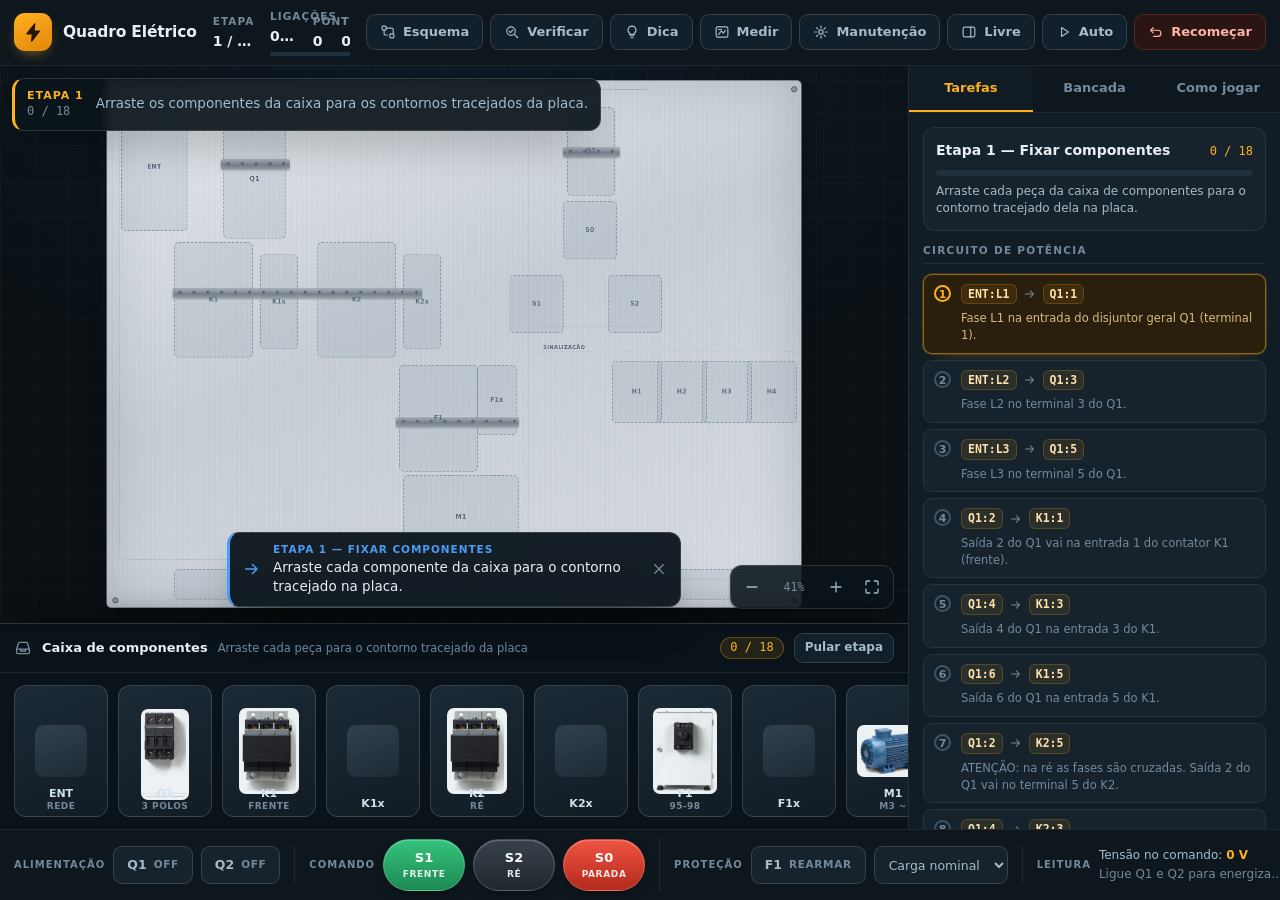
==== index.html @ f4edfb9c "Jogo Quadro Eletrico - versao inicial jogavel via GitHub Pages" ====
<!DOCTYPE html>
<html lang="pt-BR">
<head>
<meta charset="utf-8">
<meta name="viewport" content="width=device-width, initial-scale=1">
<meta name="theme-color" content="#0b1116">
<title>Quadro Elétrico — Reversão de Rotação (Frente / Ré)</title>
<link rel="stylesheet" href="styles.css">
</head>
<body>

<!-- ============================ BIBLIOTECA DE ÍCONES ============================ -->
<svg class="sprite" aria-hidden="true" focusable="false"><defs>
  <symbol id="i-bolt" viewBox="0 0 24 24"><path d="M13.4 2.2 4.6 13.4h6.2l-.9 8.4 8.9-11.3h-6.3z"/></symbol>
  <symbol id="i-schematic" viewBox="0 0 24 24"><rect x="3.2" y="3.2" width="6" height="6" rx="1.2"/><rect x="14.8" y="14.8" width="6" height="6" rx="1.2"/><path d="M6.2 9.2v5.3a2 2 0 0 0 2 2h3.2M9.2 6.2h8.6a2 2 0 0 1 2 2v6.6"/></symbol>
  <symbol id="i-verify" viewBox="0 0 24 24"><circle cx="10.6" cy="10.6" r="6.4"/><path d="m7.8 10.9 2 2 3.6-4.1M15.6 15.6 20.6 20.6"/></symbol>
  <symbol id="i-bulb" viewBox="0 0 24 24"><path d="M9.2 17.6h5.6M10.4 20.6h3.2M12 3.2a6 6 0 0 1 3.4 10.9v1.5H8.6v-1.5A6 6 0 0 1 12 3.2z"/></symbol>
  <symbol id="i-meter" viewBox="0 0 24 24"><rect x="3.2" y="4.2" width="17.6" height="15.6" rx="2.4"/><path d="M6.8 15.8 11 10.4l2.9 3.4 3.3-4.2M6.8 8.2h4.4"/></symbol>
  <symbol id="i-gear" viewBox="0 0 24 24"><circle cx="12" cy="12" r="3.1"/><path d="M12 2.6v3.1M12 18.3v3.1M2.6 12h3.1M18.3 12h3.1M5.4 5.4l2.2 2.2M16.4 16.4l2.2 2.2M18.6 5.4l-2.2 2.2M7.6 16.4l-2.2 2.2"/></symbol>
  <symbol id="i-play" viewBox="0 0 24 24"><path d="M8.4 5.4 18.6 12 8.4 18.6z"/></symbol>
  <symbol id="i-undo" viewBox="0 0 24 24"><path d="M4.4 9.4h10.4a4.6 4.6 0 0 1 0 9.2H8.4"/><path d="M7.8 5.6 4 9.4l3.8 3.8"/></symbol>
  <symbol id="i-panel" viewBox="0 0 24 24"><rect x="3.2" y="4.6" width="17.6" height="14.8" rx="2.4"/><path d="M14.6 4.6v14.8"/></symbol>
  <symbol id="i-close" viewBox="0 0 24 24"><path d="M6.4 6.4 17.6 17.6M17.6 6.4 6.4 17.6"/></symbol>
  <symbol id="i-target" viewBox="0 0 24 24"><circle cx="12" cy="12" r="7.2"/><circle cx="12" cy="12" r="2.4"/><path d="M12 1.6v3.6M12 18.8v3.6M1.6 12h3.6M18.8 12h3.6"/></symbol>
  <symbol id="i-arrow" viewBox="0 0 24 24"><path d="M4.4 12h13.2M12.6 6.6 18 12l-5.4 5.4"/></symbol>
  <symbol id="i-plus" viewBox="0 0 24 24"><path d="M12 5.4v13.2M5.4 12h13.2"/></symbol>
  <symbol id="i-minus" viewBox="0 0 24 24"><path d="M5.4 12h13.2"/></symbol>
  <symbol id="i-fit" viewBox="0 0 24 24"><path d="M4 9V5.6A1.6 1.6 0 0 1 5.6 4H9M15 4h3.4A1.6 1.6 0 0 1 20 5.6V9M20 15v3.4a1.6 1.6 0 0 1-1.6 1.6H15M9 20H5.6A1.6 1.6 0 0 1 4 18.4V15"/></symbol>
  <symbol id="i-tray" viewBox="0 0 24 24"><path d="M3.4 13.6 6 5.6A1.6 1.6 0 0 1 7.5 4.5h9A1.6 1.6 0 0 1 18 5.6l2.6 8M3.4 13.6h17.2v4.2a1.6 1.6 0 0 1-1.6 1.6H5A1.6 1.6 0 0 1 3.4 17.8z"/><path d="M8.6 13.6V16h6.8v-2.4"/></symbol>
</defs></svg>

<!-- ============================== BARRA SUPERIOR ============================== -->
<header class="topbar">
  <div class="brand">
    <span class="logo"><svg class="ic"><use href="#i-bolt"/></svg></span>
    <span class="brand-txt">
      <strong>Quadro Elétrico</strong>
      <small>Comando de motor trifásico com reversão — frente / ré</small>
    </span>
  </div>

  <div class="hud">
    <div class="hud-item">
      <label>Etapa</label>
      <strong id="hud-etapa">1 / 3 — Fixar componentes</strong>
    </div>
    <div class="hud-item">
      <label id="hud-label-prog">Ligações</label>
      <strong id="hud-progress">0 / 46</strong>
      <span class="bar"><i id="hud-bar"></i></span>
    </div>
    <div class="hud-item">
      <label>Pontos</label>
      <strong id="hud-score">0</strong>
    </div>
    <div class="hud-item">
      <label>Tempo</label>
      <strong id="hud-time">00:00</strong>
    </div>
  </div>

  <div class="tools">
    <button id="btn-esquema" class="btn ghost" title="Ver o esquema elétrico de referência" aria-label="Esquema elétrico">
      <svg class="ic"><use href="#i-schematic"/></svg><span>Esquema</span></button>
    <button id="btn-verificar" class="btn ghost" title="Conferir a montagem / emitir laudo" aria-label="Verificar">
      <svg class="ic"><use href="#i-verify"/></svg><span>Verificar</span></button>
    <button id="btn-dica" class="btn ghost" title="Dica da ligação atual" aria-label="Dica">
      <svg class="ic"><use href="#i-bulb"/></svg><span>Dica</span></button>
    <button id="btn-meter" class="btn ghost" title="Multímetro: clique em dois bornes para medir" aria-label="Multímetro">
      <svg class="ic"><use href="#i-meter"/></svg><span>Medir</span></button>
    <button id="btn-manut" class="btn ghost" title="Modo manutenção: defeito escondido para diagnosticar" aria-label="Manutenção">
      <svg class="ic"><use href="#i-gear"/></svg><span>Manutenção</span></button>
    <button id="btn-livre" class="btn ghost" title="Modo livre: libera ligações fora do esquema" aria-label="Modo livre">
      <svg class="ic"><use href="#i-panel"/></svg><span>Livre</span></button>
    <button id="btn-auto" class="btn ghost" title="Montagem automática (demonstração)" aria-label="Montagem automática">
      <svg class="ic"><use href="#i-play"/></svg><span>Auto</span></button>
    <button id="btn-reset" class="btn danger" title="Recomeçar do zero" aria-label="Recomeçar">
      <svg class="ic"><use href="#i-undo"/></svg><span>Recomeçar</span></button>
    <button id="btn-panel" class="btn ghost only-narrow" title="Abrir/fechar painel" aria-label="Painel">
      <svg class="ic"><use href="#i-panel"/></svg></button>
  </div>
</header>

<!-- ================================ ÁREA DE TRABALHO ========================== -->
<main class="workspace">

  <section id="board-wrap">

    <!-- objetivo do momento + atalho para achar os bornes no quadro -->
    <div id="objective" class="objective">
      <span class="obj-step">
        <b id="obj-etapa">Etapa 1</b><i id="obj-count">0 / 18</i>
      </span>
      <p id="obj-text">Arraste cada componente da caixa para o contorno tracejado na placa.</p>
      <button id="obj-locate" class="btn ghost tiny" title="Dar zoom nos bornes desta ligação" aria-label="Localizar no quadro">
        <svg class="ic"><use href="#i-target"/></svg><span>Localizar</span></button>
    </div>

    <div id="board" class="board">
      <div id="stage" class="stage">
        <div id="paint" class="layer-paint"></div>
        <div id="ghosts" class="layer-ghosts"></div>
        <div id="parts" class="layer-parts"></div>
        <svg id="wires" class="layer-wires" viewBox="0 0 1700 1290" preserveAspectRatio="none"></svg>
        <div id="terms" class="layer-terms"></div>
        <div id="fx" class="layer-fx"></div>
      </div>
    </div>

    <div id="zoom" class="zoombar">
      <button data-zoom="-1" aria-label="Reduzir"><svg class="ic"><use href="#i-minus"/></svg></button>
      <span id="zoom-val">100%</span>
      <button data-zoom="1" aria-label="Ampliar"><svg class="ic"><use href="#i-plus"/></svg></button>
      <button data-zoom="0" aria-label="Ajustar à tela"><svg class="ic"><use href="#i-fit"/></svg></button>
    </div>

    <div id="meter" class="meter hidden">
      <div class="meter-head">
        <svg class="ic"><use href="#i-meter"/></svg><b>Multímetro</b>
        <span>V ~ / continuidade</span>
        <button id="meter-x" aria-label="Fechar multímetro"><svg class="ic"><use href="#i-close"/></svg></button>
      </div>
      <div class="meter-body">
        <div class="meter-display"><span id="meter-val">— — —</span><small id="meter-unit"></small></div>
        <div class="meter-probes">
          <span class="probe a">A <b id="meter-a">—</b></span>
          <span class="probe b">B <b id="meter-b">—</b></span>
        </div>
        <p id="meter-txt">Clique em dois bornes da placa para medir.</p>
      </div>
    </div>

    <div id="coach" class="coach hidden">
      <svg class="ic coach-ic"><use href="#i-arrow"/></svg>
      <div class="coach-text"><strong id="coach-title">Missão</strong><span id="coach-desc"></span></div>
      <button id="coach-x" aria-label="Fechar aviso"><svg class="ic"><use href="#i-close"/></svg></button>
    </div>

    <div id="tray" class="tray">
      <div class="tray-head">
        <svg class="ic"><use href="#i-tray"/></svg>
        <strong>Caixa de componentes</strong>
        <span id="tray-hint">Arraste cada peça para o contorno tracejado da placa</span>
        <span id="tray-count" class="counter">0 / 18</span>
        <button id="btn-pular" class="btn ghost small">Pular etapa</button>
      </div>
      <div id="tray-items" class="tray-items"></div>
    </div>
  </section>

  <!-- ================================== PAINEL ================================= -->
  <aside id="sidebar">
    <div class="tabs" role="tablist">
      <button class="tab active" data-tab="tarefas" role="tab">Tarefas <b id="tab-badge" class="badge hidden">!</b></button>
      <button class="tab" data-tab="bancada" role="tab">Bancada</button>
      <button class="tab" data-tab="ajuda" role="tab">Como jogar</button>
    </div>

    <div class="tabbody" id="tab-tarefas">
      <div id="pane-head" class="pane-head">
        <div class="pane-title">
          <strong id="pane-title">Etapa 1 — Fixar componentes</strong>
          <span id="pane-count">0 / 18</span>
        </div>
        <span class="bar big"><i id="pane-bar"></i></span>
        <p id="pane-sub" class="pane-sub">Arraste os componentes da caixa para os contornos da placa.</p>
      </div>
      <div id="mission-list" class="missions"></div>
      <div id="test-list" class="missions hidden"></div>
    </div>

    <div class="tabbody hidden" id="tab-bancada">
      <div class="statcard">
        <h4>Motor M1</h4>
        <div class="motorbox">
          <svg id="motor-svg" viewBox="0 0 120 120">
            <circle cx="60" cy="60" r="52" class="m-ring"/>
            <g id="motor-rotor">
              <path d="M60 20 L74 46 L46 46 Z" class="m-arrow"/>
              <path d="M60 100 L46 74 L74 74 Z" class="m-arrow"/>
            </g>
            <text x="60" y="66" id="motor-txt" text-anchor="middle" class="m-txt">OFF</text>
          </svg>
          <div class="motorinfo">
            <div class="motorline"><span>Situação</span><strong id="st-motor">Motor parado</strong></div>
            <div class="motorline"><span>Rotação</span><strong id="st-rot">—</strong></div>
            <div class="motorline"><span>Rede</span><strong id="ro-voltage2">0 V</strong></div>
          </div>
        </div>
      </div>

      <div class="statcard">
        <h4>Contatores e proteção</h4>
        <div class="motorline"><span>K1 — frente</span><strong id="st-k1" class="pill off">desligado</strong></div>
        <div class="motorline"><span>K2 — ré</span><strong id="st-k2" class="pill off">desligado</strong></div>
        <div class="motorline"><span>F1 — relé térmico</span><strong id="st-f1" class="pill ok">normal</strong></div>
      </div>

      <div class="statcard">
        <h4>Sinalização</h4>
        <div id="st-lamps" class="lamps"></div>
      </div>

      <div class="statcard">
        <h4>Ocorrências</h4>
        <div id="st-log" class="log"></div>
      </div>
    </div>

    <div class="tabbody hidden" id="tab-ajuda">
      <ol class="help">
        <li><b>Etapa 1 — Fixação:</b> arraste os componentes da caixa para os contornos tracejados na placa.</li>
        <li><b>Etapa 2 — Ligação:</b> clique num borne e depois no outro para passar o cabo. A cor segue o
            potencial elétrico (L1 vermelho, L2 preto, L3 azul, neutro cinza) e onde chegam dois ou mais cabos
            aparece o <b>ponto de junção</b>, como no esquema.</li>
        <li>A lista de <b>tarefas</b> segue a ordem do esquema elétrico: primeiro o circuito de
            <b>potência</b>, depois o de <b>comando</b> e por fim a <b>sinalização</b>.</li>
        <li><b>Etapa 3 — Teste:</b> com a montagem pronta, repita a sequência de funcionamento
            (energizar, frente, parada, ré, sobrecarga, rearme). Cada passo é conferido na bancada.</li>
        <li>Na bancada, <b>Q1</b> e <b>Q2</b> alimentam o quadro, <b>S1</b> (frente), <b>S2</b> (ré) e
            <b>S0</b> (parada). Atalhos de teclado: <b>1</b>, <b>2</b> e <b>0</b>.</li>
        <li>Se o relé térmico atuar (carga em <b>Sobrecarga</b>), rearme no botão <b>F1</b> e a lâmpada
            vermelha de falha apaga.</li>
        <li>Montar <b>sem o intertravamento</b> (contatos NF 11-12 cruzados) faz K1 e K2 fecharem juntos e
            provoca <b>curto-circuito</b> — dá para experimentar no modo livre.</li>
      </ol>

      <h4 class="helph4">Multímetro</h4>
      <p class="tiny">Ligue <b>Medir</b> e clique em dois bornes: o medidor mostra a tensão entre eles
         (220 V fase-neutro, 380 V entre fases) e apita quando os dois pontos são o <b>mesmo</b> ponto
         elétrico (continuidade). Com Q1 e Q2 desligados, a continuidade é o jeito mais rápido de achar
         fio rompido ou cabo faltando.</p>

      <h4 class="helph4">Modo manutenção</h4>
      <p class="tiny">O botão <b>Manutenção</b> entrega o quadro montado com um <b>defeito escondido</b> e
         uma ordem de serviço. A lista de tarefas vira o relato do operador: você reproduz o sintoma na
         bancada, mede com o multímetro e conserta. Para tirar um cabo errado, <b>clique nele</b> na placa
         e ele é cortado; depois refaça a ligação correta. A O.S. encerra quando a fiação volta a bater
         com o esquema.</p>

      <h4 class="helph4">Navegação do quadro</h4>
      <p class="tiny">Roda do mouse dá <b>zoom</b>, arrastar o fundo <b>move</b> a placa e o botão
         <b>Localizar</b> aproxima os bornes da ligação atual. No celular, use os botões de zoom e
         arraste para percorrer o quadro.</p>
    </div>
  </aside>
</main>

<!-- ================================== BANCADA ================================= -->
<footer id="dock">
  <div class="dock-group">
    <span class="dock-title">Alimentação</span>
    <button id="ctl-q1" class="key">Q1 <b>OFF</b></button>
    <button id="ctl-q2" class="key">Q2 <b>OFF</b></button>
  </div>

  <div class="dock-group">
    <span class="dock-title">Comando</span>
    <button id="ctl-s1" class="pbtn green">S1<b>FRENTE</b></button>
    <button id="ctl-s2" class="pbtn dark">S2<b>RÉ</b></button>
    <button id="ctl-s0" class="pbtn red">S0<b>PARADA</b></button>
  </div>

  <div class="dock-group">
    <span class="dock-title">Proteção</span>
    <button id="ctl-f1" class="key">F1 <b>REARMAR</b></button>
    <select id="ctl-load" title="Carga do motor">
      <option value="sem">Sem carga</option>
      <option value="nominal" selected>Carga nominal</option>
      <option value="sobrecarga">Sobrecarga ⚠</option>
    </select>
  </div>

  <div class="dock-group readout-group">
    <span class="dock-title">Leitura</span>
    <div class="readout">
      <span id="ro-voltage" class="ro">Tensão no comando: <b>0 V</b></span>
      <span id="ro-msg" class="ro msg">Ligue Q1 e Q2 para energizar o quadro.</span>
    </div>
  </div>
</footer>

<!-- ==================================== MODAL ================================= -->
<div id="modal" class="modal hidden">
  <div class="modal-box">
    <div class="modal-head">
      <h2 id="modal-title"></h2>
      <button class="modal-x" id="modal-x" aria-label="Fechar"><svg class="ic"><use href="#i-close"/></svg></button>
    </div>
    <div id="modal-body"></div>
  </div>
</div>

<div id="flash" class="flash"></div>

<script src="js/data.js"></script>
<script src="js/sim.js"></script>
<script src="js/app.js"></script>
</body>
</html>
---- styles.css ----
/* ============================================================================
   QUADRO ELÉTRICO — folha de estilo
   Direção: instrumento de bancada / HMI industrial. Cromo escuro e calmo para
   a interface, chapa clara para o quadro. Uma cor de sinal (âmbar) para
   "ativo/ligado" e as cores semânticas só onde significam algo: verde = ok,
   vermelho = falha/parada, amarelo = ré, azul = informação.
   Ordem: 1 tokens · 2 shell · 3 topbar · 4 quadro · 5 painel · 6 bancada ·
          7 modal · 8 animações · 9 responsivo · 10 acessibilidade
   ========================================================================== */

/* ------------------------------------------------------------ 1. tokens -- */
:root{
  --bg:#0a1014;
  --ink-850:#0e171d;
  --ink-800:#111c24;
  --ink-750:#16232d;
  --ink-700:#1c2b37;
  --sheet:#dfe4e9;

  --line:rgba(255,255,255,.075);
  --line-2:rgba(255,255,255,.14);

  --txt:#e9eff5;
  --txt-2:#a6bac9;
  --txt-3:#74899b;

  --signal:#ffb01f;
  --signal-ink:#241704;
  --ok:#2fbf71;
  --bad:#e8503f;
  --warn:#e9b422;
  --info:#4c9bf5;
  --rev:#ffd23f;

  --r-lg:16px; --r:12px; --r-sm:9px; --r-xs:7px;
  --pad:14px;
  --sh-1:0 1px 2px rgba(0,0,0,.4);
  --sh-2:0 22px 44px -22px rgba(0,0,0,.85);

  --font:system-ui,-apple-system,"Segoe UI",Roboto,sans-serif;
  --mono:ui-monospace,"Cascadia Mono","Segoe UI Mono",Menlo,Consolas,monospace;

  --top-h:64px;
}

*{box-sizing:border-box}
html,body{height:100%}
body{
  margin:0;background:var(--bg);color:var(--txt);font-family:var(--font);
  font-size:14px;line-height:1.45;-webkit-font-smoothing:antialiased;
  display:grid;grid-template-rows:auto minmax(0,1fr) auto;
  height:100dvh;overflow:hidden;
}
h1,h2,h3,h4,p{margin:0}
button,select,input{font:inherit;color:inherit}
button{cursor:pointer;background:none;border:0}
.hidden{display:none !important}
.sprite{position:absolute;width:0;height:0;overflow:hidden}
.ic{width:18px;height:18px;flex:0 0 auto;fill:none;stroke:currentColor;stroke-width:1.75;
  stroke-linecap:round;stroke-linejoin:round}
.topbar .only-narrow{display:none}
::-webkit-scrollbar{width:10px;height:10px}
::-webkit-scrollbar-thumb{background:#283d4d;border-radius:8px;border:2px solid transparent;background-clip:content-box}
::-webkit-scrollbar-track{background:transparent}
:focus-visible{outline:2px solid var(--signal);outline-offset:2px}

/* ------------------------------------------------------------ 2. shell -- */
.workspace{display:grid;grid-template-columns:minmax(0,1fr) 372px;min-height:0;overflow:hidden}

/* ------------------------------------------------------------- 3. topbar - */
.topbar{
  display:grid;grid-template-columns:auto minmax(0,1fr) auto;align-items:center;gap:16px;
  min-height:var(--top-h);padding:9px var(--pad);background:var(--ink-850);
  border-bottom:1px solid var(--line);position:relative;z-index:40;
}
.brand{display:flex;align-items:center;gap:11px;min-width:0}
.logo{
  width:38px;height:38px;border-radius:11px;display:grid;place-items:center;flex:0 0 auto;
  background:linear-gradient(155deg,var(--signal),#e2870a);color:var(--signal-ink);
  box-shadow:0 6px 16px -8px rgba(255,176,31,.8);
}
.logo .ic{width:21px;height:21px;stroke-width:1.6;fill:currentColor;stroke:currentColor}
.brand-txt{display:flex;flex-direction:column;min-width:0}
.brand-txt strong{font-size:15.5px;font-weight:700;letter-spacing:-.01em;white-space:nowrap}
.brand-txt small{font-size:11.5px;color:var(--txt-3);white-space:nowrap;overflow:hidden;text-overflow:ellipsis}

.hud{display:flex;align-items:center;gap:22px;min-width:0;overflow:hidden}
.hud-item{display:flex;flex-direction:column;gap:2px;min-width:0}
.hud-item label{font-size:10.5px;text-transform:uppercase;letter-spacing:.1em;color:var(--txt-3);font-weight:600}
.hud-item strong{font-size:14px;font-weight:650;font-variant-numeric:tabular-nums;
  white-space:nowrap;overflow:hidden;text-overflow:ellipsis}
.bar{display:block;height:4px;border-radius:3px;background:#20303c;overflow:hidden;margin-top:3px;width:132px}
.bar.big{height:6px;width:100%;margin-top:9px}
.bar i{display:block;height:100%;width:0;border-radius:3px;
  background:linear-gradient(90deg,#e2870a,var(--signal));transition:width .3s ease}

.tools{display:flex;align-items:center;gap:7px}

/* botões ---------------------------------------------------------------- */
.btn{
  display:inline-flex;align-items:center;gap:7px;height:36px;padding:0 13px;
  border-radius:var(--r-sm);background:var(--ink-750);border:1px solid var(--line-2);
  color:var(--txt);font-size:13px;font-weight:600;white-space:nowrap;
  transition:background .15s ease,border-color .15s ease,transform .12s ease,color .15s ease;
}
.btn:hover{background:var(--ink-700);border-color:#33566f}
.btn:active{transform:translateY(1px)}
.btn.ghost{background:#12202b;color:var(--txt-2)}
.btn.ghost:hover{color:var(--txt);background:#182b39}
.btn.danger{background:#2b1512;border-color:#5c241d;color:#ffb3a6}
.btn.danger:hover{background:#3a1a15}
.btn.on{background:#12352a;border-color:#2f8f68;color:#b9f2d6}
.btn.small{height:30px;padding:0 10px;font-size:12px}
.btn.tiny{height:29px;padding:0 10px;font-size:12px}
.btn .ic{width:16px;height:16px}

/* ------------------------------------------------------------ 4. quadro -- */
#board-wrap{
  position:relative;min-width:0;min-height:0;overflow:hidden;--tray-h:206px;
  /* faixas de 1fr: sem isso a faixa cresce até o tamanho da placa (1700x1290)
     e o tabuleiro deixa de ficar centralizado */
  display:grid;grid-template-columns:minmax(0,1fr);grid-template-rows:minmax(0,1fr);
  place-items:center;padding-bottom:var(--tray-h);
  background:
    radial-gradient(900px 520px at 50% 0%,rgba(76,155,245,.07),transparent 70%),
    radial-gradient(700px 400px at 50% 100%,rgba(255,176,31,.05),transparent 70%),
    repeating-linear-gradient(0deg,rgba(255,255,255,.022) 0 1px,transparent 1px 34px),
    repeating-linear-gradient(90deg,rgba(255,255,255,.022) 0 1px,transparent 1px 34px),
    var(--bg);
}
/* sem transição no tabuleiro: zoom e arrasto precisam responder na hora, e
   a transição travava o ajuste inicial em telas/iframes com animação pausada */
.board{will-change:transform;transform-origin:center center}
#board-wrap.tray-off{--tray-h:0px}
.stage{
  position:relative;width:1700px;height:1290px;
  background:
    repeating-linear-gradient(90deg,rgba(0,0,0,.03) 0 2px,transparent 2px 6px),
    linear-gradient(158deg,#e6ebef 0%,#c8cfd6 46%,#d9dee4 100%);
  border:2px solid #7d8794;border-radius:10px;
  box-shadow:var(--sh-2),inset 0 0 120px rgba(60,75,90,.22);
  overflow:hidden;
}
.stage::after{
  content:"";position:absolute;inset:0;pointer-events:none;
  background:
    radial-gradient(circle at 20px 20px,#8c949d 0 5px,#5f676f 5px 7px,transparent 8px),
    radial-gradient(circle at 1680px 20px,#8c949d 0 5px,#5f676f 5px 7px,transparent 8px),
    radial-gradient(circle at 20px 1270px,#8c949d 0 5px,#5f676f 5px 7px,transparent 8px),
    radial-gradient(circle at 1680px 1270px,#8c949d 0 5px,#5f676f 5px 7px,transparent 8px);
}
.layer-paint,.layer-ghosts,.layer-parts,.layer-wires,.layer-terms,.layer-fx{position:absolute;inset:0}
.layer-paint,.layer-ghosts,.layer-fx{pointer-events:none}
.layer-wires{pointer-events:none;overflow:visible}
.layer-terms{pointer-events:none}
#parts{pointer-events:none}

/* trilhos e zonas ------------------------------------------------------- */
.rail{
  position:absolute;height:26px;border-radius:4px;
  background:linear-gradient(180deg,#b2bac3,#8d959e 40%,#787f88 60%,#9ca4ad);
  box-shadow:0 2px 4px rgba(0,0,0,.28),inset 0 1px 0 rgba(255,255,255,.5);
}
.rail .hole{position:absolute;top:9px;width:8px;height:8px;border-radius:50%;
  background:#6b727a;box-shadow:inset 0 1px 1px rgba(0,0,0,.5)}
.zone{position:absolute;border-radius:12px;border:1px dashed rgba(48,68,88,.35);pointer-events:none}
.zone span{position:absolute;top:-19px;left:5px;font-size:12.5px;font-weight:700;
  letter-spacing:.06em;color:#43556a;text-transform:uppercase;opacity:.85}

/* contornos da etapa 1 ----------------------------------------------------
   Escopados em #ghosts / .layer-ghosts de propósito: a classe .ghost também é
   usada nos botões (.btn.ghost) e antes os dois estilos se misturavam — os
   botões viravam absolute e apareciam empilhados em cima do logo.            */
#ghosts .ghost{
  position:absolute;border:2px dashed #8b98a6;border-radius:10px;
  background:rgba(120,136,152,.13);display:grid;place-items:center;transition:.18s;
  pointer-events:none;
}
#ghosts .ghost span{font-size:15px;font-weight:800;color:#5c6d7e;letter-spacing:.04em}
#ghosts .ghost.over{border-color:var(--ok);background:rgba(47,191,113,.22);border-style:solid}
#ghosts .ghost.done{opacity:0}

/* componentes ----------------------------------------------------------- */
.part{position:absolute;transition:filter .2s ease}
.part img{width:100%;height:100%;object-fit:contain;display:block;
  filter:drop-shadow(0 5px 8px rgba(30,45,60,.35))}
.part .plate{
  position:absolute;inset:0;border-radius:8px;
  background:linear-gradient(160deg,rgba(226,231,236,.96),rgba(196,203,211,.92));
  border:2px solid #97a1ac;box-shadow:0 5px 10px -6px rgba(20,35,50,.5);
}
.part.bus .plate{background:linear-gradient(180deg,#c9cfd6,#aab2bb);border-color:#8b939c}
.part .tag{
  position:absolute;bottom:-19px;left:0;right:0;text-align:center;
  font-size:13px;font-weight:700;color:#31404f;letter-spacing:.02em;
}
.part .tag em{display:block;font-style:normal;font-size:9.5px;font-weight:700;
  text-transform:uppercase;letter-spacing:.07em;color:#5f7183}
.part .screw{position:absolute;width:9px;height:9px;border-radius:50%;
  background:radial-gradient(circle at 35% 30%,#f2f4f6,#98a1ab 60%,#6f7883);
  box-shadow:inset 0 -1px 1px rgba(0,0,0,.35)}
.part.snapping{animation:snap .32s ease-out}
.part.energized{filter:drop-shadow(0 0 10px rgba(47,191,113,.85))}
.part.lamp-on{filter:drop-shadow(0 0 16px var(--glow,#fff)) brightness(1.12)}
.part.lamp-on::after{
  content:"";position:absolute;inset:-12%;border-radius:50%;pointer-events:none;
  background:radial-gradient(circle,var(--glow,rgba(255,255,255,.5)),transparent 62%);
  opacity:.5;animation:glow 1.6s ease-in-out infinite;
}
@keyframes glow{50%{opacity:.82}}
@keyframes snap{0%{transform:scale(1.14);filter:brightness(1.35)}100%{transform:none}}

/* bornes ----------------------------------------------------------------- */
.term{
  position:absolute;width:15px;height:15px;margin:-7.5px 0 0 -7.5px;border-radius:50%;
  background:radial-gradient(circle at 35% 30%,#ffffff,#b8c2cc 55%,#7f8a95);cursor:pointer;
  box-shadow:0 1px 3px rgba(15,25,35,.5);transition:transform .12s ease,box-shadow .12s ease;
  pointer-events:auto;z-index:6;
}
.term:hover{transform:scale(1.5);box-shadow:0 0 0 5px rgba(255,176,31,.4);z-index:14}
.term .lbl{
  position:absolute;left:50%;transform:translateX(-50%);top:-19px;
  font-family:var(--mono);font-size:11px;font-weight:700;color:#26313d;pointer-events:none;
  background:rgba(255,255,255,.72);border-radius:4px;padding:0 3px;line-height:14px;white-space:nowrap;
}
.term.down .lbl,.term.right .lbl{top:auto;bottom:-20px}
.term.selected{background:radial-gradient(circle at 35% 30%,#fff,#ffc255 55%,#e2870a);
  transform:scale(1.55);box-shadow:0 0 0 6px rgba(255,176,31,.35);z-index:16}
.term.target{background:radial-gradient(circle at 35% 30%,#fff,#7ff0b0 55%,#1c9c5c);
  animation:pulse 1.5s ease-in-out infinite;z-index:15}
.term.wrong{background:radial-gradient(circle at 35% 30%,#fff,#ef6a5a 55%,#b32b1c);
  animation:shake .35s ease-in-out}
.term.wired{box-shadow:0 0 0 3px rgba(20,30,40,.28)}
.term.probe-a{background:radial-gradient(circle at 35% 30%,#fff,#ef5040 55%,#93201a);
  transform:scale(1.5);box-shadow:0 0 0 6px rgba(239,80,64,.32);z-index:16}
.term.probe-b{background:radial-gradient(circle at 35% 30%,#fff,#4c9bf5 55%,#154a91);
  transform:scale(1.5);box-shadow:0 0 0 6px rgba(76,155,245,.32);z-index:16}
@keyframes pulse{50%{box-shadow:0 0 0 9px rgba(47,191,113,.22)}}
@keyframes shake{25%{transform:scale(1.5) translateX(-2px)}75%{transform:scale(1.5) translateX(2px)}}

/* fios ------------------------------------------------------------------- */
.wire{fill:none;stroke-linecap:round;stroke-linejoin:round;filter:drop-shadow(0 2px 3px rgba(0,0,0,.3))}
.wire.bad{stroke:var(--bad) !important;stroke-dasharray:7 5}
.wire.ghostwire{stroke:var(--signal);stroke-dasharray:11 8;opacity:.85}
.junc{stroke:#0b141b;stroke-width:1.5}
.busbar{fill:none;stroke:#8b98a8;stroke-width:6;stroke-linecap:round;opacity:.8}
.layer-wires.cutting{pointer-events:auto}
.layer-wires.cutting .wire{cursor:crosshair}
.layer-wires.cutting .wire:hover{stroke:#ff5b4a !important;stroke-dasharray:9 6}

/* objetivo do momento ---------------------------------------------------- */
.objective{
  position:absolute;top:12px;left:12px;z-index:22;
  display:flex;align-items:center;gap:12px;max-width:min(700px,calc(100% - 24px));
  padding:9px 12px;border-radius:var(--r);
  background:rgba(11,21,28,.92);border:1px solid var(--line-2);border-left:3px solid var(--signal);
  box-shadow:var(--sh-2);backdrop-filter:blur(4px);
}
.obj-step{display:flex;flex-direction:column;flex:0 0 auto}
.obj-step b{font-size:11px;text-transform:uppercase;letter-spacing:.09em;color:var(--signal);font-weight:700}
.obj-step i{font-style:normal;font-family:var(--mono);font-size:12px;color:var(--txt-3)}
.objective p{flex:1;min-width:0;font-size:13.5px;color:var(--txt-2);
  overflow:hidden;text-overflow:ellipsis;display:-webkit-box;-webkit-line-clamp:2;-webkit-box-orient:vertical}

/* zoom ------------------------------------------------------------------- */
.zoombar{
  position:absolute;right:14px;bottom:calc(var(--tray-h,206px) + 14px);z-index:20;
  display:flex;align-items:center;gap:4px;padding:5px;border-radius:var(--r);
  background:rgba(11,21,28,.88);border:1px solid var(--line-2);box-shadow:var(--sh-1);
}
.zoombar button{
  width:32px;height:32px;border-radius:var(--r-xs);display:grid;place-items:center;
  color:var(--txt-2);border:1px solid transparent;transition:.15s;
}
.zoombar button:hover{background:#1b2d3b;color:var(--txt);border-color:var(--line-2)}
.zoombar span{font-family:var(--mono);font-size:11.5px;color:var(--txt-3);min-width:44px;text-align:center}

/* multímetro ------------------------------------------------------------- */
.meter{
  position:absolute;left:12px;top:86px;width:min(272px,calc(100% - 24px));z-index:21;
  border-radius:var(--r);overflow:hidden;background:rgba(9,17,23,.95);
  border:1px solid var(--line-2);box-shadow:var(--sh-2);backdrop-filter:blur(4px);
}
.meter-head{display:flex;align-items:center;gap:8px;padding:8px 10px;background:var(--ink-750);
  border-bottom:1px solid var(--line)}
.meter-head b{font-size:12.5px}
.meter-head span{flex:1;font-size:10px;text-transform:uppercase;letter-spacing:.08em;color:var(--txt-3)}
.meter-head button{color:var(--txt-3);display:grid;place-items:center;width:22px;height:22px;border-radius:6px}
.meter-head button:hover{background:#23384a;color:var(--txt)}
.meter-body{padding:11px}
.meter-display{display:flex;align-items:baseline;justify-content:center;gap:7px;
  background:#07130f;border:1px solid #17372c;border-radius:var(--r-sm);padding:7px}
.meter-display span{font-family:var(--mono);font-size:27px;font-weight:700;color:#6ff0ae;letter-spacing:.02em}
.meter-display span.cont{color:#5fd0ff;animation:bip .34s 3}
.meter-display small{font-size:11px;color:#4f8a72}
.meter-probes{display:flex;gap:8px;margin:9px 0 7px}
.meter-probes .probe{flex:1;min-width:0;font-size:10.5px;text-transform:uppercase;letter-spacing:.06em;
  color:var(--txt-3);background:#111d26;border-radius:var(--r-xs);padding:4px 7px}
.meter-probes .probe b{display:block;font-family:var(--mono);font-size:11.5px;color:var(--txt);
  text-transform:none;letter-spacing:0;overflow:hidden;text-overflow:ellipsis;white-space:nowrap}
.meter-probes .probe.a{border-left:3px solid var(--bad)}
.meter-probes .probe.b{border-left:3px solid var(--info)}
.meter-body p{font-size:11.5px;color:var(--txt-2)}
@keyframes bip{50%{opacity:.3}}

/* aviso do coach --------------------------------------------------------- */
.coach{
  position:absolute;left:50%;bottom:calc(var(--tray-h,206px) + 16px);transform:translateX(-50%);
  z-index:24;display:flex;align-items:center;gap:11px;max-width:min(760px,calc(100% - 180px));
  padding:9px 12px;border-radius:var(--r);background:rgba(11,21,28,.95);
  border:1px solid var(--line-2);border-left:3px solid var(--info);box-shadow:var(--sh-2);
  backdrop-filter:blur(4px);animation:rise .25s ease-out;
}
.coach-ic{color:var(--info);width:20px;height:20px}
.coach-text{display:flex;flex-direction:column;gap:1px;min-width:0}
.coach-text strong{font-size:10.5px;text-transform:uppercase;letter-spacing:.09em;color:var(--info)}
.coach-text span{font-size:13.5px;overflow:hidden;text-overflow:ellipsis;display:-webkit-box;
  -webkit-line-clamp:2;-webkit-box-orient:vertical}
.coach button{color:var(--txt-3);display:grid;place-items:center;width:24px;height:24px;border-radius:6px}
.coach button:hover{background:#23384a;color:var(--txt)}
@keyframes rise{from{opacity:0;transform:translateX(-50%) translateY(8px)}}

/* caixa de componentes --------------------------------------------------- */
.tray{
  position:absolute;left:0;right:0;bottom:0;height:var(--tray-h,206px);
  display:grid;grid-template-rows:auto minmax(0,1fr);
  background:linear-gradient(180deg,rgba(10,19,26,.97),#0a131a);
  border-top:1px solid var(--line-2);box-shadow:0 -18px 36px -26px rgba(0,0,0,.9);
  transition:transform .24s ease;z-index:23;
}
.tray.hidden{display:none}
.tray-head{display:flex;align-items:center;gap:10px;padding:9px 14px;border-bottom:1px solid var(--line)}
.tray-head .ic{color:var(--txt-3)}
.tray-head strong{font-size:13px}
.tray-head>span:not(.counter){font-size:11.5px;color:var(--txt-3);flex:1;min-width:0;
  overflow:hidden;text-overflow:ellipsis;white-space:nowrap}
.counter{font-family:var(--mono);font-size:12px;color:var(--signal);
  background:rgba(255,176,31,.1);border:1px solid rgba(255,176,31,.28);border-radius:20px;padding:1px 9px}
.tray-items{display:flex;gap:10px;align-items:center;overflow-x:auto;overflow-y:hidden;padding:10px 14px}
.tray-item{
  position:relative;flex:0 0 auto;width:94px;height:132px;border-radius:var(--r);
  background:linear-gradient(160deg,#1b2a36,#121c24);border:1px solid var(--line-2);
  display:grid;place-items:center;cursor:grab;transition:.16s;
}
.tray-item:hover{border-color:var(--signal);transform:translateY(-3px);box-shadow:0 12px 22px -14px #000}
.tray-item:active{cursor:grabbing}
.tray-item img{max-width:78%;max-height:66%;object-fit:contain;background:#eef1f4;
  border-radius:var(--r-xs);padding:3px}
.tray-item .ph{width:52px;height:52px;border-radius:var(--r-sm);background:linear-gradient(160deg,#31414f,#1e2b35)}
.tray-item .cap{position:absolute;bottom:5px;left:0;right:0;text-align:center;font-size:11px;
  font-weight:700;color:#cfe0ee;line-height:1.15}
.tray-item .cap em{display:block;font-style:normal;font-size:9px;font-weight:600;letter-spacing:.05em;
  text-transform:uppercase;color:var(--txt-3)}
.dragghost{position:fixed;pointer-events:none;z-index:600;opacity:.92;
  filter:drop-shadow(0 16px 22px rgba(0,0,0,.7))}
.dragghost img{width:100%;height:100%;object-fit:contain}

/* cortina do painel no mobile ------------------------------------------- */
.scrim{position:fixed;inset:0;background:rgba(4,9,12,.6);z-index:70}
.scrim.hidden{display:none}

/* ------------------------------------------------------------ 5. painel -- */
#sidebar{
  width:372px;background:var(--ink-800);border-left:1px solid var(--line);
  display:grid;grid-template-rows:auto minmax(0,1fr);min-height:0;z-index:80;
}
.tabs{display:flex;border-bottom:1px solid var(--line);background:var(--ink-850)}
.tab{
  flex:1;display:inline-flex;align-items:center;justify-content:center;gap:6px;
  padding:13px 6px;font-size:13px;font-weight:650;color:var(--txt-3);
  border-bottom:2px solid transparent;transition:.15s;
}
.tab:hover{color:var(--txt-2);background:#132029}
.tab.active{color:var(--signal);border-bottom-color:var(--signal);background:var(--ink-800)}
.tab .badge{display:inline-grid;place-items:center;min-width:17px;height:17px;padding:0 4px;
  border-radius:9px;background:var(--signal);color:var(--signal-ink);font-size:10.5px;font-weight:800}
.tabbody{overflow-y:auto;min-height:0;padding:14px}

.pane-head{background:var(--ink-750);border:1px solid var(--line);border-radius:var(--r);padding:12px}
.pane-title{display:flex;align-items:baseline;justify-content:space-between;gap:10px}
.pane-title strong{font-size:14px;font-weight:650}
.pane-title span{font-family:var(--mono);font-size:12px;color:var(--signal)}
.pane-sub{margin-top:7px;font-size:12px;color:var(--txt-2)}
.pane-head+.missions{margin-top:12px}

.missions{display:flex;flex-direction:column;gap:6px}
.sec-head{margin:12px 0 4px;font-size:10.5px;text-transform:uppercase;letter-spacing:.12em;
  color:var(--txt-3);font-weight:700;border-bottom:1px solid var(--line);padding-bottom:5px}
.sec-head:first-child{margin-top:0}
.mission{
  display:grid;grid-template-columns:auto minmax(0,1fr);gap:10px;align-items:start;
  padding:9px 10px;border-radius:var(--r-sm);background:var(--ink-750);
  border:1px solid var(--line);color:var(--txt-2);font-size:12.5px;
}
.mission .dot{width:17px;height:17px;margin-top:1px;border-radius:50%;border:2px solid #3d5566;
  display:grid;place-items:center;font-size:11px;font-weight:800;color:var(--txt-3)}
.mission .body{min-width:0}
.mission .wirelb{display:flex;align-items:center;gap:6px;flex-wrap:wrap}
.mission .wirelb .ic{width:14px;height:14px;color:var(--txt-3)}
.mission code{
  font-family:var(--mono);font-size:11.5px;font-weight:600;color:#ffe0ac;
  background:rgba(255,176,31,.09);border:1px solid rgba(255,176,31,.2);
  border-radius:6px;padding:1px 6px;white-space:nowrap;
}
.mission .hint{display:block;margin-top:6px;font-size:11.5px;color:var(--txt-3);line-height:1.45}
.mission.done{background:#0f2318;border-color:#1f4d35;color:#93dcb0}
.mission.done .dot{background:var(--ok);border-color:var(--ok);color:#08210f}
.mission.done code{color:#a8e9c3;background:rgba(47,191,113,.1);border-color:rgba(47,191,113,.25)}
.mission.done .hint{color:#6fa88a}
.mission.current{background:#2a1f0c;border-color:rgba(255,176,31,.5);color:#ffdfae;
  box-shadow:0 0 0 1px rgba(255,176,31,.18),0 10px 24px -18px rgba(255,176,31,.5)}
.mission.current .dot{border-color:var(--signal);color:var(--signal)}
.mission.current .hint{color:#d7b985}

/* ordem de serviço (manutenção) ----------------------------------------- */
.os{background:#221b0b;border:1px solid rgba(233,180,34,.35);border-left:3px solid var(--warn);
  border-radius:var(--r);padding:12px;margin-bottom:12px}
.os.ok{background:#0f2318;border-color:#1f4d35;border-left-color:var(--ok)}
.os-head{display:flex;align-items:center;justify-content:space-between;margin-bottom:7px}
.os-head b{font-family:var(--mono);font-size:12.5px;color:#ffd98a;letter-spacing:.03em}
.os.ok .os-head b{color:#93dcb0}
.os-head span{font-size:10px;font-weight:800;letter-spacing:.1em;color:var(--warn);
  border:1px solid rgba(233,180,34,.4);border-radius:20px;padding:1px 8px}
.os.ok .os-head span{color:var(--ok);border-color:rgba(47,191,113,.4)}
.os-title{font-size:15px;font-weight:700;color:#ffe9bd;margin-bottom:7px}
.os.ok .os-title{color:#cdf3de}
.os-sym{margin-bottom:9px;font-size:12.5px;line-height:1.5;color:#e8dcc2}
.os-steps{display:flex;flex-direction:column;gap:5px;margin-bottom:9px}
.os-steps div{font-size:11.5px;line-height:1.45;color:var(--txt-2);background:#141d25;
  border-radius:var(--r-xs);padding:6px 9px}
.os-hint{margin-bottom:7px;font-size:11.5px;line-height:1.45;color:#ffd98a;
  background:rgba(233,180,34,.1);border-radius:var(--r-xs);padding:7px 9px}
.os-note{font-size:11px;font-style:italic;color:var(--txt-3)}

/* cards / estado --------------------------------------------------------- */
.statcard{background:var(--ink-750);border:1px solid var(--line);border-radius:var(--r);
  padding:12px;margin-bottom:12px}
.statcard h4{font-size:10.5px;text-transform:uppercase;letter-spacing:.12em;color:var(--txt-3);
  font-weight:700;margin-bottom:10px}
.motorbox{display:grid;grid-template-columns:118px minmax(0,1fr);gap:12px;align-items:center}
#motor-svg{width:118px;height:118px}
.m-ring{fill:#0c1620;stroke:#2a4155;stroke-width:3}
.m-arrow{fill:#38536b}
.m-txt{font-family:var(--mono);font-size:22px;font-weight:700;fill:#7f97ab}
#motor-svg.on .m-arrow{fill:var(--ok)}
#motor-svg.on .m-txt{fill:#8ef0bb}
#motor-svg.fault .m-arrow{fill:var(--bad)}
#motor-svg.fault .m-txt{fill:#ff9c8f}
.motorinfo{display:flex;flex-direction:column;gap:7px}
.motorline{display:flex;align-items:center;justify-content:space-between;gap:10px;font-size:12.5px}
.motorline span{color:var(--txt-3)}
.motorline strong{font-weight:650;text-align:right}
.pill{padding:2px 10px;border-radius:20px;font-size:11.5px;font-weight:650}
.pill.off{background:#22313d;color:var(--txt-3)}
.pill.on{background:#123c28;color:#8ef0bb}
.pill.warn{background:#3d3009;color:#ffd98a}
.pill.err{background:#3f1a14;color:#ffb3a6}
.pill.ok{background:#12384a;color:#a5dcf5}
.lamps{display:grid;grid-template-columns:repeat(4,minmax(0,1fr));gap:8px}
.lamp{display:flex;flex-direction:column;align-items:center;gap:6px;font-size:10.5px;
  color:var(--txt-3);text-align:center;text-transform:uppercase;letter-spacing:.05em}
.lamp .bulb{width:30px;height:30px;border-radius:50%;border:2px solid #33454f;
  background:#141e26;transition:.2s}
.lamp.on{color:var(--txt)}
.lamp.on .bulb{background:radial-gradient(circle at 40% 35%,#fff,var(--c));border-color:var(--c);
  box-shadow:0 0 16px var(--c)}
.log{max-height:190px;overflow-y:auto;display:flex;flex-direction:column;gap:5px}
.log div{font-size:11.5px;padding:5px 8px;border-radius:var(--r-xs);background:#111c24;
  border-left:3px solid #33506a;color:var(--txt-2)}
.log div:empty{display:none}
.log div.err{border-left-color:var(--bad);color:#ffb3a6}
.log div.warn{border-left-color:var(--warn);color:#ffe0a0}
.log div.ok{border-left-color:var(--ok);color:#a8f0c6}
.log div.info{border-left-color:var(--info);color:#bfdcff}

/* ajuda ------------------------------------------------------------------ */
.help{margin:0;padding-left:20px;display:flex;flex-direction:column;gap:9px;font-size:12.5px;color:var(--txt-2)}
.help li::marker{color:var(--signal);font-weight:700}
.help b{color:var(--txt)}
.helph4{margin:18px 0 7px;font-size:10.5px;text-transform:uppercase;letter-spacing:.12em;color:var(--signal);
  font-weight:700}
.tiny,.tinynote{font-size:12px;color:var(--txt-3);line-height:1.5}
.tinynote{margin:-8px 0 12px}

/* ------------------------------------------------------------ 6. bancada - */
#dock{
  display:flex;align-items:center;gap:14px;padding:9px var(--pad);
  background:var(--ink-850);border-top:1px solid var(--line);
  overflow-x:auto;overflow-y:hidden;z-index:30;
}
.dock-group{display:flex;align-items:center;gap:8px;flex:0 0 auto;
  padding-right:14px;border-right:1px solid var(--line)}
.dock-group:last-child{border-right:0;padding-right:0}
.dock-title{font-size:10px;text-transform:uppercase;letter-spacing:.1em;color:var(--txt-3);
  font-weight:700;white-space:nowrap}
.key{
  display:inline-flex;align-items:center;gap:7px;height:38px;padding:0 13px;border-radius:var(--r-sm);
  background:var(--ink-750);border:1px solid var(--line-2);font-size:12.5px;font-weight:700;
  color:var(--txt-2);transition:.15s;white-space:nowrap;
}
.key:hover{border-color:#33566f;color:var(--txt)}
.key b{font-size:10.5px;font-weight:800;letter-spacing:.06em;color:var(--txt-3)}
.key.on{background:#0f2c1f;border-color:#2f8f68;color:#c7f5dc}
.key.on b{color:#7ff0b0}
.pbtn{
  display:inline-flex;flex-direction:column;align-items:center;justify-content:center;gap:1px;
  width:82px;height:52px;border-radius:26px;font-size:13px;font-weight:700;
  border:1px solid rgba(255,255,255,.16);color:#fff;transition:.15s;
  box-shadow:0 6px 14px -8px rgba(0,0,0,.8),inset 0 1px 0 rgba(255,255,255,.22);
}
.pbtn b{font-size:9px;font-weight:700;letter-spacing:.07em;opacity:.88}
.pbtn.green{background:linear-gradient(180deg,#35c37c,#1c8a53)}
.pbtn.red{background:linear-gradient(180deg,#ef5343,#b32a1c)}
.pbtn.dark{background:linear-gradient(180deg,#38424c,#20272e)}
.pbtn:hover{filter:brightness(1.09)}
.pbtn.pressed{transform:translateY(2px) scale(.98);box-shadow:inset 0 3px 8px rgba(0,0,0,.5)}
#ctl-load{
  height:38px;padding:0 10px;border-radius:var(--r-sm);background:var(--ink-750);
  border:1px solid var(--line-2);font-size:12.5px;color:var(--txt-2);cursor:pointer;
}
.readout-group{flex:1 1 320px;min-width:250px;border-right:0}
.readout{display:flex;flex-direction:column;gap:2px;min-width:0}
.ro{font-size:12px;color:var(--txt-2);white-space:nowrap;overflow:hidden;text-overflow:ellipsis}
.ro b{color:var(--signal);font-weight:700}
.ro.msg{color:var(--txt-3)}

/* -------------------------------------------------------------- 7. modal - */
.modal{position:fixed;inset:0;z-index:200;display:grid;place-items:center;padding:20px;
  background:rgba(4,9,12,.74);backdrop-filter:blur(3px)}
.modal-box{
  width:min(780px,100%);max-height:88dvh;overflow:auto;background:var(--ink-800);
  border:1px solid var(--line-2);border-radius:var(--r-lg);box-shadow:var(--sh-2);
  animation:pop .18s ease-out;
}
@keyframes pop{from{opacity:0;transform:translateY(10px) scale(.985)}}
.modal-head{display:flex;align-items:center;justify-content:space-between;gap:12px;
  padding:15px 18px;border-bottom:1px solid var(--line);position:sticky;top:0;background:var(--ink-800);z-index:2}
.modal-head h2{font-size:16.5px;font-weight:700;letter-spacing:-.01em}
.modal-x{width:32px;height:32px;border-radius:var(--r-sm);display:grid;place-items:center;
  color:var(--txt-3);border:1px solid transparent}
.modal-x:hover{background:#23384a;color:var(--txt);border-color:var(--line-2)}
#modal-body{padding:18px}
#modal-body p{margin-bottom:10px;color:var(--txt-2);font-size:13.5px;line-height:1.55}
#modal-body p:last-child{margin-bottom:0}
#modal-body b{color:var(--txt)}
.schem{width:100%;border-radius:var(--r);border:1px solid var(--line);margin-bottom:14px;background:#fff}
.legend{display:grid;grid-template-columns:repeat(auto-fill,minmax(230px,1fr));gap:6px;margin-bottom:14px}
.legend div{font-size:12px;color:var(--txt-2);background:var(--ink-750);border-radius:var(--r-xs);padding:6px 9px}
.legend b{font-family:var(--mono);color:var(--signal)}
.check{display:flex;gap:9px;padding:9px 11px;border-radius:var(--r-sm);background:var(--ink-750);
  margin-bottom:6px;font-size:12.5px;color:var(--txt-2);line-height:1.5}
.check.err{background:#2a1310;color:#ffb3a6}
.check.ok{background:#0f2318;color:#a8f0c6}
.cert{text-align:center}
.cert .big{font-family:var(--mono);font-size:34px;font-weight:800;color:var(--signal);margin:6px 0 12px}
.cert .btn{margin-top:14px}
.deflist{display:flex;flex-direction:column;gap:7px;margin-top:14px}
.deflist .def{justify-content:flex-start;text-align:left;height:auto;padding:9px 12px;white-space:normal}

/* ----------------------------------------------------------- 8. animações */
.spark{position:absolute;width:26px;height:26px;margin:-13px 0 0 -13px;border-radius:50%;
  background:radial-gradient(circle,#fff,#ffd54a 35%,#ff6a00 60%,transparent 72%);
  animation:spark .6s ease-out forwards}
@keyframes spark{to{transform:scale(4);opacity:0}}
.flash{position:fixed;inset:0;pointer-events:none;z-index:190;opacity:0;
  background:radial-gradient(circle,rgba(255,220,120,.95),rgba(255,90,0,.25) 45%,transparent 70%)}
.flash.on{animation:flashout .55s forwards}
@keyframes flashout{from{opacity:1}to{opacity:0}}

/* ---------------------------------------------------------- 9. responsivo */
/* desktop largo: nada a fazer */
@media (max-width:1360px){
  .brand-txt small{display:none}
  .hud{gap:18px}
}
@media (max-width:1240px){
  .tools .btn span{display:none}
  .tools .btn{width:38px;padding:0;justify-content:center}
}
@media (max-width:1180px){
  /* painel virou gaveta */
  .workspace{grid-template-columns:minmax(0,1fr)}
  #sidebar{
    position:fixed;top:0;right:0;bottom:0;width:min(92vw,372px);
    transform:translateX(102%);transition:transform .24s ease;box-shadow:var(--sh-2);
  }
  #sidebar.open{transform:none}
  .topbar .only-narrow{display:inline-flex}
}
@media (max-width:900px){
  :root{--top-h:56px;--pad:10px}
  .brand-txt strong{font-size:14.5px}
  .hud{gap:14px}
  .hud-item strong{font-size:13px}
  .bar{width:96px}
  #board-wrap{--tray-h:176px}
  .tray-item{width:84px;height:118px}
  .pbtn{width:74px;height:48px}
  .dock-title{display:none}
  .objective{padding:8px 10px;gap:9px}
  .objective p{font-size:12.5px;-webkit-line-clamp:1}
  .coach{max-width:calc(100% - 24px)}
}
@media (max-width:700px){
  body{font-size:13.5px}
  /* a segunda coluna é minmax(0,1fr): sem isso a faixa cresce junto com os botões
     e as últimas ferramentas ficam cortadas fora da tela */
  .topbar{grid-template-columns:auto minmax(0,1fr);grid-template-areas:"brand tools" "hud hud";
    gap:8px 10px;padding:8px 10px}
  .brand{grid-area:brand}
  .tools{grid-area:tools;max-width:100%;overflow-x:auto;justify-content:flex-start;
    scrollbar-width:none;-ms-overflow-style:none}
  .tools::-webkit-scrollbar{display:none}
  .tools .btn{flex:0 0 auto}
  .hud{grid-area:hud;gap:12px;justify-content:space-between}
  .hud-item:first-child{flex:1 1 auto;min-width:0}
  .hud-item#hud-item-etapa strong{overflow:hidden;text-overflow:ellipsis}
  .brand-txt{display:none}
  .logo{width:34px;height:34px}
  #dock{gap:10px;padding:8px 10px}
  .key{height:34px;padding:0 10px;font-size:12px}
  .pbtn{width:66px;height:44px;font-size:12px}
  .readout-group{min-width:190px;flex:1 1 auto}
  .readout .ro{font-size:11.5px}
  .meter{top:auto;bottom:calc(var(--tray-h,176px) + 56px);left:10px;width:min(250px,calc(100% - 20px))}
  .modal{padding:0}
  .modal-box{width:100%;max-height:100dvh;height:100dvh;border-radius:0;border:0;
    display:grid;grid-template-rows:auto minmax(0,1fr)}
  .legend{grid-template-columns:1fr}
}
@media (max-width:520px){
  #board-wrap{--tray-h:158px}
  .tray-item{width:76px;height:106px}
  .tray-head>span:not(.counter){display:none}
  .hud-item:nth-child(n+3){display:none}
  .objective{flex-wrap:wrap}
  .objective .btn.tiny span{display:none}
  .objective .btn.tiny{width:32px;padding:0;justify-content:center}
  .meter-probes{flex-direction:column}
}

/* telas baixas (painel pequeno, notebook 13", janela reduzida): enxugar o
   cromo para sobrar altura para o quadro, que é o que interessa */
@media (max-height:660px){
  :root{--top-h:50px;--pad:10px}
  .brand-txt{display:none}
  .logo{width:32px;height:32px}
  .hud{gap:12px}
  .hud-item strong{font-size:12.5px}
  .bar{width:88px}
  #board-wrap{--tray-h:136px}
  .tray-item{width:74px;height:98px}
  .tray-head{padding:6px 10px}
  .tray-items{padding:7px 10px}
  #dock{padding:6px 10px;gap:10px}
  .key{height:32px;padding:0 10px}
  .pbtn{width:62px;height:42px;font-size:12px}
  #ctl-load{height:32px}
  .objective{top:8px;left:8px;padding:6px 10px}
  .objective p{-webkit-line-clamp:1}
  .coach{bottom:calc(var(--tray-h,136px) + 10px);padding:7px 10px}
  .meter{top:76px}
}

/* ------------------------------------------------------ 10. acessibilidade */
@media (prefers-reduced-motion:reduce){
  *,*::before,*::after{animation-duration:.001ms !important;animation-iteration-count:1 !important;
    transition-duration:.001ms !important}
}
@media (prefers-contrast:more){
  :root{--txt-2:#d3e0ea;--txt-3:#a8bccb;--line:rgba(255,255,255,.2);--line-2:rgba(255,255,255,.3)}
}
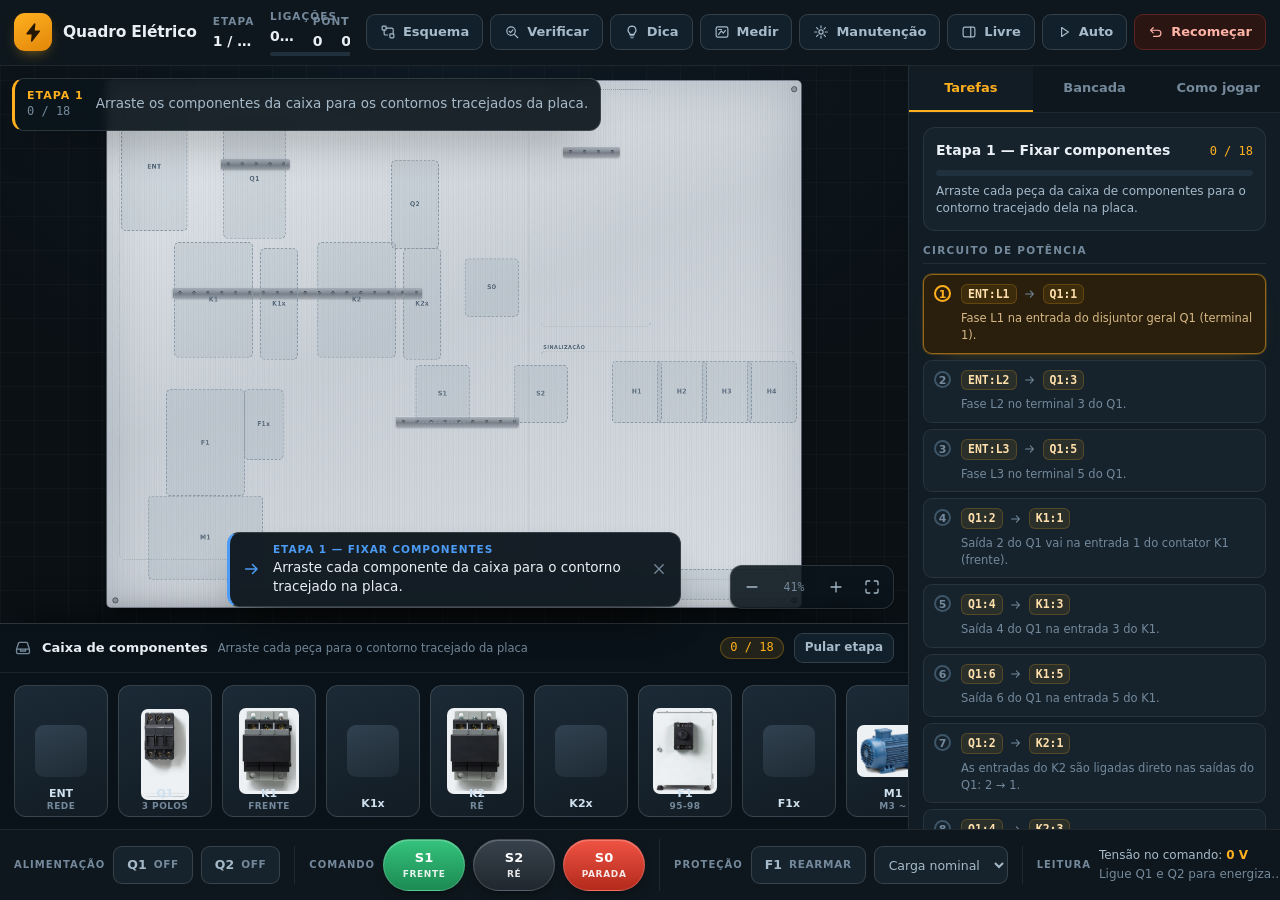
==== commit 554e5b67: "Atualização do jogo" ====
--- a/index.html
+++ b/index.html
@@ -46,7 +46,7 @@
     </div>
     <div class="hud-item">
       <label id="hud-label-prog">Ligações</label>
-      <strong id="hud-progress">0 / 46</strong>
+      <strong id="hud-progress">0 / 48</strong>
       <span class="bar"><i id="hud-bar"></i></span>
     </div>
     <div class="hud-item">
@@ -211,7 +211,7 @@
       <ol class="help">
         <li><b>Etapa 1 — Fixação:</b> arraste os componentes da caixa para os contornos tracejados na placa.</li>
         <li><b>Etapa 2 — Ligação:</b> clique num borne e depois no outro para passar o cabo. A cor segue o
-            potencial elétrico (L1 vermelho, L2 preto, L3 azul, neutro cinza) e onde chegam dois ou mais cabos
+            potencial elétrico (L1 vermelho, L2 preto, L3 azul) e onde chegam dois ou mais cabos
             aparece o <b>ponto de junção</b>, como no esquema.</li>
         <li>A lista de <b>tarefas</b> segue a ordem do esquema elétrico: primeiro o circuito de
             <b>potência</b>, depois o de <b>comando</b> e por fim a <b>sinalização</b>.</li>
@@ -220,14 +220,18 @@
         <li>Na bancada, <b>Q1</b> e <b>Q2</b> alimentam o quadro, <b>S1</b> (frente), <b>S2</b> (ré) e
             <b>S0</b> (parada). Atalhos de teclado: <b>1</b>, <b>2</b> e <b>0</b>.</li>
         <li>Se o relé térmico atuar (carga em <b>Sobrecarga</b>), rearme no botão <b>F1</b> e a lâmpada
-            vermelha de falha apaga.</li>
+            <b>AM SC</b> de falha apaga. Com o motor parado fica acesa a <b>VM MD</b>; em cada marcha
+            acende a verde correspondente (<b>VD ML</b> frente, <b>VD 2R</b> ré).</li>
+        <li>O <b>retorno</b> do comando não é neutro: o Q2 é bipolar, o polo 2 leva a fase L2 ao comando e
+            o polo 1 devolve tudo pela <b>barra de retorno</b> (fase L1) — por isso o comando trabalha em
+            <b>380 V</b>, como no esquema.</li>
         <li>Montar <b>sem o intertravamento</b> (contatos NF 11-12 cruzados) faz K1 e K2 fecharem juntos e
             provoca <b>curto-circuito</b> — dá para experimentar no modo livre.</li>
       </ol>
 
       <h4 class="helph4">Multímetro</h4>
       <p class="tiny">Ligue <b>Medir</b> e clique em dois bornes: o medidor mostra a tensão entre eles
-         (220 V fase-neutro, 380 V entre fases) e apita quando os dois pontos são o <b>mesmo</b> ponto
+         (380 V entre fases) e apita quando os dois pontos são o <b>mesmo</b> ponto
          elétrico (continuidade). Com Q1 e Q2 desligados, a continuidade é o jeito mais rápido de achar
          fio rompido ou cabo faltando.</p>
 
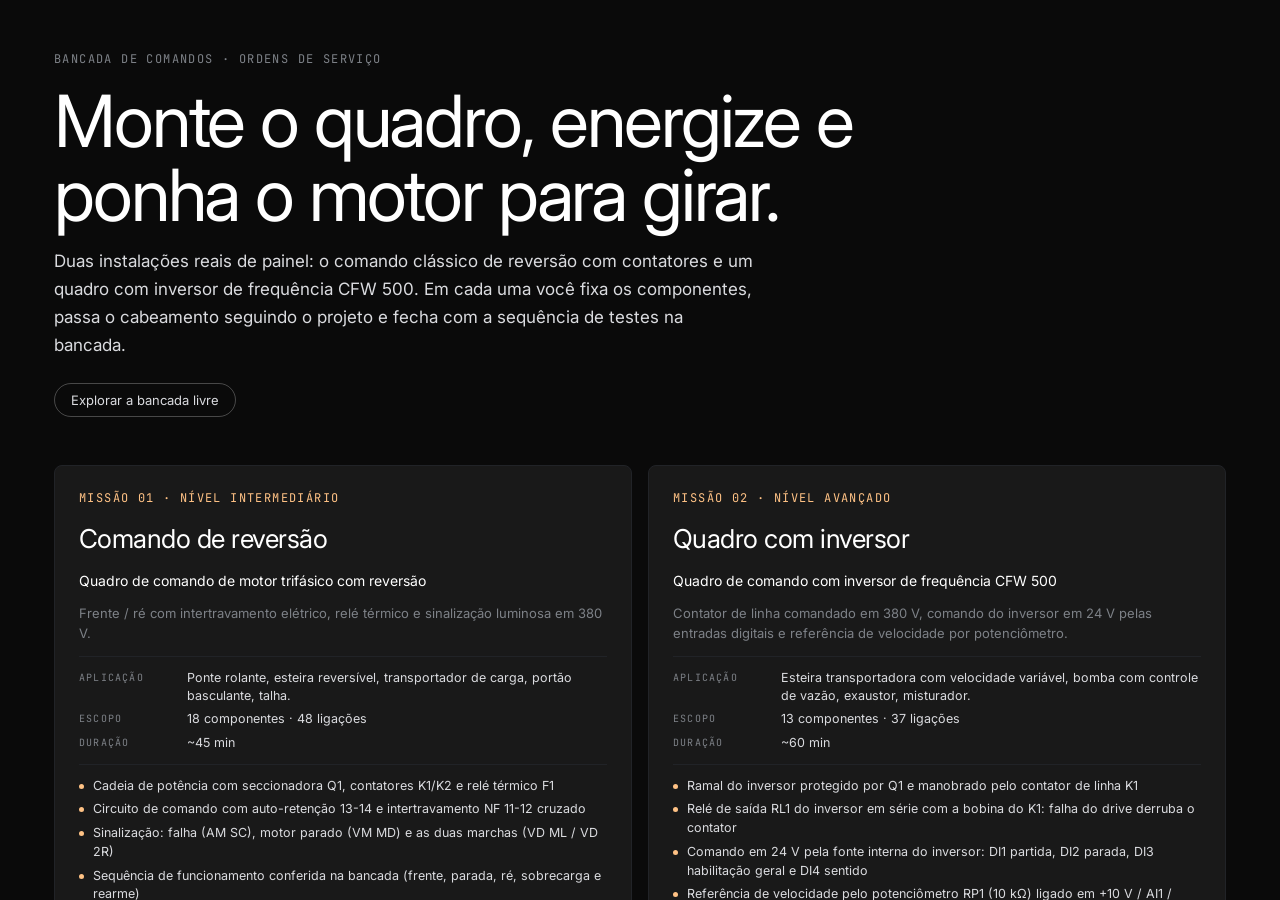
==== commit ac8efc47: "Nova atualização" ====
--- a/index.html
+++ b/index.html
@@ -3,8 +3,11 @@
 <head>
 <meta charset="utf-8">
 <meta name="viewport" content="width=device-width, initial-scale=1">
-<meta name="theme-color" content="#0b1116">
-<title>Quadro Elétrico — Reversão de Rotação (Frente / Ré)</title>
+<meta name="theme-color" content="#0a0a0a">
+<title>Bancada de Comandos — missões de quadro elétrico</title>
+<link rel="preconnect" href="https://fonts.googleapis.com">
+<link rel="preconnect" href="https://fonts.gstatic.com" crossorigin>
+<link rel="stylesheet" href="https://fonts.googleapis.com/css2?family=Inter:wght@400;500&family=JetBrains+Mono:wght@400;500&display=swap">
 <link rel="stylesheet" href="styles.css">
 </head>
 <body>
@@ -27,6 +30,8 @@
   <symbol id="i-minus" viewBox="0 0 24 24"><path d="M5.4 12h13.2"/></symbol>
   <symbol id="i-fit" viewBox="0 0 24 24"><path d="M4 9V5.6A1.6 1.6 0 0 1 5.6 4H9M15 4h3.4A1.6 1.6 0 0 1 20 5.6V9M20 15v3.4a1.6 1.6 0 0 1-1.6 1.6H15M9 20H5.6A1.6 1.6 0 0 1 4 18.4V15"/></symbol>
   <symbol id="i-tray" viewBox="0 0 24 24"><path d="M3.4 13.6 6 5.6A1.6 1.6 0 0 1 7.5 4.5h9A1.6 1.6 0 0 1 18 5.6l2.6 8M3.4 13.6h17.2v4.2a1.6 1.6 0 0 1-1.6 1.6H5A1.6 1.6 0 0 1 3.4 17.8z"/><path d="M8.6 13.6V16h6.8v-2.4"/></symbol>
+  <symbol id="i-missions" viewBox="0 0 24 24"><path d="M5 3.4h11.4a2 2 0 0 1 2 2v15.2H7a2 2 0 0 1-2-2z"/><path d="M9 8h6M9 12h6M9 16h3"/></symbol>
+  <symbol id="i-drive" viewBox="0 0 24 24"><rect x="4.2" y="3.4" width="15.6" height="17.2" rx="2.2"/><path d="M7.6 7.2h8.8M7.6 11h8.8M9.4 16.4h5.2"/></symbol>
 </defs></svg>
 
 <!-- ============================== BARRA SUPERIOR ============================== -->
@@ -34,8 +39,8 @@
   <div class="brand">
     <span class="logo"><svg class="ic"><use href="#i-bolt"/></svg></span>
     <span class="brand-txt">
-      <strong>Quadro Elétrico</strong>
-      <small>Comando de motor trifásico com reversão — frente / ré</small>
+      <strong id="brand-title">Quadro de comando</strong>
+      <small id="brand-sub">Missões de painel industrial — fixar, ligar e testar</small>
     </span>
   </div>
 
@@ -60,7 +65,9 @@
   </div>
 
   <div class="tools">
-    <button id="btn-esquema" class="btn ghost" title="Ver o esquema elétrico de referência" aria-label="Esquema elétrico">
+    <button id="btn-missoes" class="btn ghost" title="Trocar de missão" aria-label="Missões">
+      <svg class="ic"><use href="#i-missions"/></svg><span>Missões</span></button>
+    <button id="btn-esquema" class="btn ghost" title="Referência elétrica do projeto" aria-label="Esquema">
       <svg class="ic"><use href="#i-schematic"/></svg><span>Esquema</span></button>
     <button id="btn-verificar" class="btn ghost" title="Conferir a montagem / emitir laudo" aria-label="Verificar">
       <svg class="ic"><use href="#i-verify"/></svg><span>Verificar</span></button>
@@ -68,7 +75,7 @@
       <svg class="ic"><use href="#i-bulb"/></svg><span>Dica</span></button>
     <button id="btn-meter" class="btn ghost" title="Multímetro: clique em dois bornes para medir" aria-label="Multímetro">
       <svg class="ic"><use href="#i-meter"/></svg><span>Medir</span></button>
-    <button id="btn-manut" class="btn ghost" title="Modo manutenção: defeito escondido para diagnosticar" aria-label="Manutenção">
+    <button id="btn-manut" class="btn ghost" title="Ordem de serviço: defeito escondido" aria-label="Manutenção">
       <svg class="ic"><use href="#i-gear"/></svg><span>Manutenção</span></button>
     <button id="btn-livre" class="btn ghost" title="Modo livre: libera ligações fora do esquema" aria-label="Modo livre">
       <svg class="ic"><use href="#i-panel"/></svg><span>Livre</span></button>
@@ -86,16 +93,6 @@
 
   <section id="board-wrap">
 
-    <!-- objetivo do momento + atalho para achar os bornes no quadro -->
-    <div id="objective" class="objective">
-      <span class="obj-step">
-        <b id="obj-etapa">Etapa 1</b><i id="obj-count">0 / 18</i>
-      </span>
-      <p id="obj-text">Arraste cada componente da caixa para o contorno tracejado na placa.</p>
-      <button id="obj-locate" class="btn ghost tiny" title="Dar zoom nos bornes desta ligação" aria-label="Localizar no quadro">
-        <svg class="ic"><use href="#i-target"/></svg><span>Localizar</span></button>
-    </div>
-
     <div id="board" class="board">
       <div id="stage" class="stage">
         <div id="paint" class="layer-paint"></div>
@@ -163,7 +160,13 @@
           <span id="pane-count">0 / 18</span>
         </div>
         <span class="bar big"><i id="pane-bar"></i></span>
-        <p id="pane-sub" class="pane-sub">Arraste os componentes da caixa para os contornos da placa.</p>
+        <!-- o que fazer AGORA: fica no painel, nunca sobre a placa -->
+        <div id="objective" class="objective">
+          <span class="obj-step"><b id="obj-etapa">Etapa 1</b><i id="obj-count">0 / 18</i></span>
+          <p id="obj-text">Arraste cada componente da caixa para o contorno tracejado na placa.</p>
+          <button id="obj-locate" class="btn ghost tiny" title="Dar zoom nos bornes desta ligação" aria-label="Localizar no quadro">
+            <svg class="ic"><use href="#i-target"/></svg><span>Localizar</span></button>
+        </div>
       </div>
       <div id="mission-list" class="missions"></div>
       <div id="test-list" class="missions hidden"></div>
@@ -191,9 +194,17 @@
 
       <div class="statcard">
         <h4>Contatores e proteção</h4>
-        <div class="motorline"><span>K1 — frente</span><strong id="st-k1" class="pill off">desligado</strong></div>
-        <div class="motorline"><span>K2 — ré</span><strong id="st-k2" class="pill off">desligado</strong></div>
-        <div class="motorline"><span>F1 — relé térmico</span><strong id="st-f1" class="pill ok">normal</strong></div>
+        <div class="motorline only-m1"><span>K2 — ré</span><strong id="st-k2" class="pill off">desligado</strong></div>
+        <div class="motorline"><span>K1 — frente / linha</span><strong id="st-k1" class="pill off">desligado</strong></div>
+        <div class="motorline only-m1"><span>F1 — relé térmico</span><strong id="st-f1" class="pill ok">normal</strong></div>
+      </div>
+
+      <div class="statcard only-m2" id="st-drive">
+        <h4>Inversor CFW 500</h4>
+        <div class="motorline"><span>Relé de saída RL1</span><strong id="drv-rl" class="pill ok">RL1 em repouso (NF fechado)</strong></div>
+        <p class="tiny">Comando pelas entradas digitais em 24 V: <b>DI1</b> partida (3 fios), <b>DI2</b> parada,
+           <b>DI3</b> habilitação geral pelo contato 33-34 do K1 e <b>DI4</b> sentido. A referência de
+           velocidade entra no <b>AI1</b> pelo potenciômetro RP1.</p>
       </div>
 
       <div class="statcard">
@@ -208,81 +219,45 @@
     </div>
 
     <div class="tabbody hidden" id="tab-ajuda">
+      <h4 class="helph4">Como jogar</h4>
       <ol class="help">
         <li><b>Etapa 1 — Fixação:</b> arraste os componentes da caixa para os contornos tracejados na placa.</li>
         <li><b>Etapa 2 — Ligação:</b> clique num borne e depois no outro para passar o cabo. A cor segue o
-            potencial elétrico (L1 vermelho, L2 preto, L3 azul) e onde chegam dois ou mais cabos
-            aparece o <b>ponto de junção</b>, como no esquema.</li>
-        <li>A lista de <b>tarefas</b> segue a ordem do esquema elétrico: primeiro o circuito de
-            <b>potência</b>, depois o de <b>comando</b> e por fim a <b>sinalização</b>.</li>
-        <li><b>Etapa 3 — Teste:</b> com a montagem pronta, repita a sequência de funcionamento
-            (energizar, frente, parada, ré, sobrecarga, rearme). Cada passo é conferido na bancada.</li>
-        <li>Na bancada, <b>Q1</b> e <b>Q2</b> alimentam o quadro, <b>S1</b> (frente), <b>S2</b> (ré) e
-            <b>S0</b> (parada). Atalhos de teclado: <b>1</b>, <b>2</b> e <b>0</b>.</li>
-        <li>Se o relé térmico atuar (carga em <b>Sobrecarga</b>), rearme no botão <b>F1</b> e a lâmpada
-            <b>AM SC</b> de falha apaga. Com o motor parado fica acesa a <b>VM MD</b>; em cada marcha
-            acende a verde correspondente (<b>VD ML</b> frente, <b>VD 2R</b> ré).</li>
-        <li>O <b>retorno</b> do comando não é neutro: o Q2 é bipolar, o polo 2 leva a fase L2 ao comando e
-            o polo 1 devolve tudo pela <b>barra de retorno</b> (fase L1) — por isso o comando trabalha em
-            <b>380 V</b>, como no esquema.</li>
-        <li>Montar <b>sem o intertravamento</b> (contatos NF 11-12 cruzados) faz K1 e K2 fecharem juntos e
-            provoca <b>curto-circuito</b> — dá para experimentar no modo livre.</li>
+            potencial elétrico e onde chegam dois ou mais cabos aparece o <b>ponto de junção</b>, como no esquema.</li>
+        <li>A lista de <b>tarefas</b> segue a ordem do projeto: primeiro a <b>potência</b>, depois o
+            <b>comando</b> e por fim a <b>sinalização</b> (no quadro com inversor, o comando em 24 V e a referência).</li>
+        <li><b>Etapa 3 — Teste:</b> com a montagem pronta, siga a sequência de funcionamento. Cada passo é
+            conferido na bancada em tempo real.</li>
+        <li>Na bancada você energiza o quadro (Q1, Q2) e opera os botões. Atalhos: <b>1</b>, <b>2</b> e <b>0</b>.</li>
       </ol>
+
+      <h4 class="helph4">Cores do cabo</h4>
+      <p class="tiny">Cada condutor tem a sua cor, do jeito que se identifica no painel:
+         <b>L1</b> laranja, <b>L2</b> branca, <b>L3</b> azul, <b>+24 V</b> violeta e <b>COM/0 V</b> cinza.
+         A barra de retorno do comando aparece como um trilho e fecha o circuito das bobinas e das lâmpadas.</p>
 
       <h4 class="helph4">Multímetro</h4>
       <p class="tiny">Ligue <b>Medir</b> e clique em dois bornes: o medidor mostra a tensão entre eles
-         (380 V entre fases) e apita quando os dois pontos são o <b>mesmo</b> ponto
-         elétrico (continuidade). Com Q1 e Q2 desligados, a continuidade é o jeito mais rápido de achar
-         fio rompido ou cabo faltando.</p>
-
-      <h4 class="helph4">Modo manutenção</h4>
-      <p class="tiny">O botão <b>Manutenção</b> entrega o quadro montado com um <b>defeito escondido</b> e
-         uma ordem de serviço. A lista de tarefas vira o relato do operador: você reproduz o sintoma na
-         bancada, mede com o multímetro e conserta. Para tirar um cabo errado, <b>clique nele</b> na placa
-         e ele é cortado; depois refaça a ligação correta. A O.S. encerra quando a fiação volta a bater
-         com o esquema.</p>
+         (380 V entre fases, 24 V no comando do inversor) e apita quando os dois pontos são o <b>mesmo</b>
+         ponto elétrico (continuidade). Com Q1 e Q2 desligados, a continuidade é o jeito mais rápido de
+         achar fio rompido ou cabo faltando.</p>
+
+      <h4 class="helph4">Ordem de serviço (manutenção)</h4>
+      <p class="tiny">O botão <b>Manutenção</b> entrega o quadro montado com um <b>defeito escondido</b>.
+         A lista de tarefas vira o relato do operador: você reproduz o sintoma na bancada, mede com o
+         multímetro e conserta. Para tirar um cabo errado, <b>clique nele</b> na placa e ele é cortado;
+         depois refaça a ligação correta. A O.S. encerra quando a fiação volta a bater com o projeto.</p>
 
       <h4 class="helph4">Navegação do quadro</h4>
       <p class="tiny">Roda do mouse dá <b>zoom</b>, arrastar o fundo <b>move</b> a placa e o botão
-         <b>Localizar</b> aproxima os bornes da ligação atual. No celular, use os botões de zoom e
-         arraste para percorrer o quadro.</p>
+         <b>Localizar</b> aproxima os bornes da ligação atual. No celular, use os botões de zoom.</p>
     </div>
   </aside>
 </main>
 
 <!-- ================================== BANCADA ================================= -->
-<footer id="dock">
-  <div class="dock-group">
-    <span class="dock-title">Alimentação</span>
-    <button id="ctl-q1" class="key">Q1 <b>OFF</b></button>
-    <button id="ctl-q2" class="key">Q2 <b>OFF</b></button>
-  </div>
-
-  <div class="dock-group">
-    <span class="dock-title">Comando</span>
-    <button id="ctl-s1" class="pbtn green">S1<b>FRENTE</b></button>
-    <button id="ctl-s2" class="pbtn dark">S2<b>RÉ</b></button>
-    <button id="ctl-s0" class="pbtn red">S0<b>PARADA</b></button>
-  </div>
-
-  <div class="dock-group">
-    <span class="dock-title">Proteção</span>
-    <button id="ctl-f1" class="key">F1 <b>REARMAR</b></button>
-    <select id="ctl-load" title="Carga do motor">
-      <option value="sem">Sem carga</option>
-      <option value="nominal" selected>Carga nominal</option>
-      <option value="sobrecarga">Sobrecarga ⚠</option>
-    </select>
-  </div>
-
-  <div class="dock-group readout-group">
-    <span class="dock-title">Leitura</span>
-    <div class="readout">
-      <span id="ro-voltage" class="ro">Tensão no comando: <b>0 V</b></span>
-      <span id="ro-msg" class="ro msg">Ligue Q1 e Q2 para energizar o quadro.</span>
-    </div>
-  </div>
-</footer>
+<!-- o conteúdo é montado em js/app.js conforme a missão (buildDock) -->
+<footer id="dock"></footer>
 
 <!-- ==================================== MODAL ================================= -->
 <div id="modal" class="modal hidden">
@@ -295,6 +270,32 @@
   </div>
 </div>
 
+<!-- ============================== MISSÕES (SERVIÇOS) ========================= -->
+<div id="mselect" class="mselect hidden">
+  <div class="mselect-inner">
+    <header class="mhead">
+      <span class="eyebrow">Bancada de comandos · ordens de serviço</span>
+      <h1>Monte o quadro, energize e ponha o motor para girar.</h1>
+      <p class="mlead">Duas instalações reais de painel: o comando clássico de reversão com contatores e
+         um quadro com inversor de frequência CFW 500. Em cada uma você fixa os componentes, passa o
+         cabeamento seguindo o projeto e fecha com a sequência de testes na bancada.</p>
+      <div class="mhead-acts">
+        <button id="mselect-free" class="btn ghost">Explorar a bancada livre</button>
+      </div>
+    </header>
+    <div id="mselect-list" class="mlist"></div>
+    <footer class="mfoot">
+      <span class="eyebrow">Fluxo de trabalho</span>
+      <div class="msteps">
+        <div><b>01</b> Fixar os componentes na placa</div>
+        <div><b>02</b> Ligar os cabos na ordem do projeto</div>
+        <div><b>03</b> Testar frente, ré, referência e falha</div>
+        <div><b>04</b> Fechar a O.S. no modo manutenção</div>
+      </div>
+    </footer>
+  </div>
+</div>
+
 <div id="flash" class="flash"></div>
 
 <script src="js/data.js"></script>
--- a/styles.css
+++ b/styles.css
@@ -1,153 +1,161 @@
 /* ============================================================================
-   QUADRO ELÉTRICO — folha de estilo
-   Direção: instrumento de bancada / HMI industrial. Cromo escuro e calmo para
-   a interface, chapa clara para o quadro. Uma cor de sinal (âmbar) para
-   "ativo/ligado" e as cores semânticas só onde significam algo: verde = ok,
-   vermelho = falha/parada, amarelo = ré, azul = informação.
+   BANCADA DE COMANDOS — folha de estilo
+   Direção (DESIGN-x.ai.md): um único canvas quase preto, pílulas de contorno
+   branco como todo elemento interativo, borda hairline no lugar de sombra,
+   display em sans geométrica com tracking negativo e legendas em monoespaçada
+   CAIXA ALTA com tracking positivo. A placa do quadro é a única superfície
+   "técnica": escura, com grade fininha, para os componentes e os fios
+   aparecerem como num painel fotografado à noite.
    Ordem: 1 tokens · 2 shell · 3 topbar · 4 quadro · 5 painel · 6 bancada ·
-          7 modal · 8 animações · 9 responsivo · 10 acessibilidade
+          7 modal · 8 missões · 9 movimento · 10 responsivo · 11 acessibilidade
    ========================================================================== */
 
 /* ------------------------------------------------------------ 1. tokens -- */
 :root{
-  --bg:#0a1014;
-  --ink-850:#0e171d;
-  --ink-800:#111c24;
-  --ink-750:#16232d;
-  --ink-700:#1c2b37;
-  --sheet:#dfe4e9;
-
-  --line:rgba(255,255,255,.075);
-  --line-2:rgba(255,255,255,.14);
-
-  --txt:#e9eff5;
-  --txt-2:#a6bac9;
-  --txt-3:#74899b;
-
-  --signal:#ffb01f;
-  --signal-ink:#241704;
-  --ok:#2fbf71;
-  --bad:#e8503f;
-  --warn:#e9b422;
-  --info:#4c9bf5;
-  --rev:#ffd23f;
-
-  --r-lg:16px; --r:12px; --r-sm:9px; --r-xs:7px;
-  --pad:14px;
-  --sh-1:0 1px 2px rgba(0,0,0,.4);
-  --sh-2:0 22px 44px -22px rgba(0,0,0,.85);
-
-  --font:system-ui,-apple-system,"Segoe UI",Roboto,sans-serif;
-  --mono:ui-monospace,"Cascadia Mono","Segoe UI Mono",Menlo,Consolas,monospace;
-
-  --top-h:64px;
+  --canvas:#0a0a0a;
+  --canvas-soft:#1a1c20;
+  --canvas-card:#191919;
+  --canvas-mid:#363a3f;
+  --hairline:#212327;
+  --line:rgba(255,255,255,.14);
+  --line-2:rgba(255,255,255,.25);
+
+  --ink:#ffffff;
+  --body:#dadbdf;
+  --mute:#7d8187;
+
+  --sunset:#ff7a17;
+  --sunset-soft:#ffc285;
+  --dusk:#7c3aed;
+  --twilight:#c4b5fd;
+  --breeze:#a0c3ec;
+
+  --ok:#6ff0ae;
+  --bad:#ff7a6a;
+  --warn:#ffc285;
+
+  --plate:#14161a;
+
+  --r-sm:8px;
+  --r-xs:6px;
+  --pill:9999px;
+
+  --s-xs:4px; --s-sm:8px; --s-md:12px; --s-lg:16px; --s-xl:24px; --s-2xl:32px;
+
+  --sans:'Inter',system-ui,-apple-system,'Segoe UI',Roboto,sans-serif;
+  --mono:'JetBrains Mono',ui-monospace,SFMono-Regular,Menlo,Consolas,monospace;
+
+  --top-h:60px;
 }
 
 *{box-sizing:border-box}
 html,body{height:100%}
 body{
-  margin:0;background:var(--bg);color:var(--txt);font-family:var(--font);
+  margin:0;background:var(--canvas);color:var(--ink);font-family:var(--sans);
   font-size:14px;line-height:1.45;-webkit-font-smoothing:antialiased;
   display:grid;grid-template-rows:auto minmax(0,1fr) auto;
   height:100dvh;overflow:hidden;
 }
-h1,h2,h3,h4,p{margin:0}
+h1,h2,h3,h4,p,dl,dd,dt,ul,ol{margin:0}
 button,select,input{font:inherit;color:inherit}
 button{cursor:pointer;background:none;border:0}
 .hidden{display:none !important}
 .sprite{position:absolute;width:0;height:0;overflow:hidden}
-.ic{width:18px;height:18px;flex:0 0 auto;fill:none;stroke:currentColor;stroke-width:1.75;
+.ic{width:17px;height:17px;flex:0 0 auto;fill:none;stroke:currentColor;stroke-width:1.6;
   stroke-linecap:round;stroke-linejoin:round}
 .topbar .only-narrow{display:none}
-::-webkit-scrollbar{width:10px;height:10px}
-::-webkit-scrollbar-thumb{background:#283d4d;border-radius:8px;border:2px solid transparent;background-clip:content-box}
+::-webkit-scrollbar{width:9px;height:9px}
+::-webkit-scrollbar-thumb{background:#2b2e33;border-radius:8px;border:2px solid transparent;background-clip:content-box}
 ::-webkit-scrollbar-track{background:transparent}
-:focus-visible{outline:2px solid var(--signal);outline-offset:2px}
+:focus-visible{outline:1px solid var(--ink);outline-offset:2px}
+
+/* legenda monoespaçada: a assinatura tipográfica do sistema */
+.eyebrow,label,h4,.dock-title,.sec-head,.obj-step b,.coach-text strong,
+.tray-head strong + span,.pill,.log div,.tab,.meter-head span,.probe{
+  font-family:var(--mono);text-transform:uppercase;letter-spacing:1.2px;
+}
 
 /* ------------------------------------------------------------ 2. shell -- */
-.workspace{display:grid;grid-template-columns:minmax(0,1fr) 372px;min-height:0;overflow:hidden}
+.workspace{display:grid;grid-template-columns:minmax(0,1fr) 356px;min-height:0;overflow:hidden}
 
 /* ------------------------------------------------------------- 3. topbar - */
 .topbar{
-  display:grid;grid-template-columns:auto minmax(0,1fr) auto;align-items:center;gap:16px;
-  min-height:var(--top-h);padding:9px var(--pad);background:var(--ink-850);
-  border-bottom:1px solid var(--line);position:relative;z-index:40;
-}
-.brand{display:flex;align-items:center;gap:11px;min-width:0}
+  display:grid;grid-template-columns:auto minmax(0,1fr) auto;align-items:center;gap:var(--s-lg);
+  min-height:var(--top-h);padding:var(--s-md) var(--s-xl);background:var(--canvas);
+  border-bottom:1px solid var(--hairline);position:relative;z-index:40;
+}
+.brand{display:flex;align-items:center;gap:var(--s-md);min-width:0}
 .logo{
-  width:38px;height:38px;border-radius:11px;display:grid;place-items:center;flex:0 0 auto;
-  background:linear-gradient(155deg,var(--signal),#e2870a);color:var(--signal-ink);
-  box-shadow:0 6px 16px -8px rgba(255,176,31,.8);
-}
-.logo .ic{width:21px;height:21px;stroke-width:1.6;fill:currentColor;stroke:currentColor}
+  width:34px;height:34px;border-radius:var(--r-sm);display:grid;place-items:center;flex:0 0 auto;
+  border:1px solid var(--line-2);color:var(--ink);
+}
+.logo .ic{width:19px;height:19px;stroke-width:1.5}
 .brand-txt{display:flex;flex-direction:column;min-width:0}
-.brand-txt strong{font-size:15.5px;font-weight:700;letter-spacing:-.01em;white-space:nowrap}
-.brand-txt small{font-size:11.5px;color:var(--txt-3);white-space:nowrap;overflow:hidden;text-overflow:ellipsis}
-
-.hud{display:flex;align-items:center;gap:22px;min-width:0;overflow:hidden}
+.brand-txt strong{font-size:15px;font-weight:400;letter-spacing:-.02em;white-space:nowrap}
+.brand-txt small{font-size:12px;color:var(--mute);white-space:nowrap;overflow:hidden;text-overflow:ellipsis}
+
+.hud{display:flex;align-items:center;gap:var(--s-xl);min-width:0;overflow:hidden}
 .hud-item{display:flex;flex-direction:column;gap:2px;min-width:0}
-.hud-item label{font-size:10.5px;text-transform:uppercase;letter-spacing:.1em;color:var(--txt-3);font-weight:600}
-.hud-item strong{font-size:14px;font-weight:650;font-variant-numeric:tabular-nums;
+.hud-item label{font-size:10px;color:var(--mute)}
+.hud-item strong{font-size:14px;font-weight:400;font-variant-numeric:tabular-nums;
   white-space:nowrap;overflow:hidden;text-overflow:ellipsis}
-.bar{display:block;height:4px;border-radius:3px;background:#20303c;overflow:hidden;margin-top:3px;width:132px}
-.bar.big{height:6px;width:100%;margin-top:9px}
-.bar i{display:block;height:100%;width:0;border-radius:3px;
-  background:linear-gradient(90deg,#e2870a,var(--signal));transition:width .3s ease}
-
-.tools{display:flex;align-items:center;gap:7px}
-
-/* botões ---------------------------------------------------------------- */
+.bar{display:block;height:3px;border-radius:2px;background:rgba(255,255,255,.12);overflow:hidden;margin-top:5px;width:124px}
+.bar.big{height:4px;width:100%;margin-top:10px}
+.bar i{display:block;height:100%;width:0;border-radius:2px;background:var(--ink);
+  transition:width .25s ease}
+
+.tools{display:flex;align-items:center;gap:var(--s-sm);flex-wrap:wrap;justify-content:flex-end}
+
+/* botões: pílula de contorno branco translúcido — a forma universal do sistema */
 .btn{
-  display:inline-flex;align-items:center;gap:7px;height:36px;padding:0 13px;
-  border-radius:var(--r-sm);background:var(--ink-750);border:1px solid var(--line-2);
-  color:var(--txt);font-size:13px;font-weight:600;white-space:nowrap;
-  transition:background .15s ease,border-color .15s ease,transform .12s ease,color .15s ease;
-}
-.btn:hover{background:var(--ink-700);border-color:#33566f}
-.btn:active{transform:translateY(1px)}
-.btn.ghost{background:#12202b;color:var(--txt-2)}
-.btn.ghost:hover{color:var(--txt);background:#182b39}
-.btn.danger{background:#2b1512;border-color:#5c241d;color:#ffb3a6}
-.btn.danger:hover{background:#3a1a15}
-.btn.on{background:#12352a;border-color:#2f8f68;color:#b9f2d6}
-.btn.small{height:30px;padding:0 10px;font-size:12px}
-.btn.tiny{height:29px;padding:0 10px;font-size:12px}
-.btn .ic{width:16px;height:16px}
+  display:inline-flex;align-items:center;gap:7px;height:34px;padding:0 var(--s-lg);
+  border-radius:var(--pill);background:transparent;border:1px solid var(--line-2);
+  color:var(--ink);font-size:13px;font-weight:400;white-space:nowrap;
+  transition:background .15s ease,border-color .15s ease,color .15s ease,opacity .15s ease;
+}
+.btn:hover{background:rgba(255,255,255,.07);border-color:rgba(255,255,255,.4)}
+.btn:active{opacity:.85}
+.btn.ghost{color:var(--body)}
+.btn.ghost:hover{color:var(--ink)}
+.btn.danger{color:#ffc9c2;border-color:rgba(255,122,106,.45)}
+.btn.danger:hover{background:rgba(255,122,106,.12)}
+.btn.primary{background:var(--ink);border-color:var(--ink);color:#0a0a0a}
+.btn.primary:hover{background:#fafaf7}
+.btn.on{background:var(--ink);border-color:var(--ink);color:#0a0a0a}
+.btn.small{height:30px;padding:0 var(--s-md);font-size:12px}
+.btn.tiny{height:28px;padding:0 var(--s-md);font-size:12px}
+.btn .ic{width:15px;height:15px}
 
 /* ------------------------------------------------------------ 4. quadro -- */
 #board-wrap{
-  position:relative;min-width:0;min-height:0;overflow:hidden;--tray-h:206px;
-  /* faixas de 1fr: sem isso a faixa cresce até o tamanho da placa (1700x1290)
-     e o tabuleiro deixa de ficar centralizado */
+  position:relative;min-width:0;min-height:0;overflow:hidden;--tray-h:212px;--tray-w:0px;
   display:grid;grid-template-columns:minmax(0,1fr);grid-template-rows:minmax(0,1fr);
   place-items:center;padding-bottom:var(--tray-h);
   background:
-    radial-gradient(900px 520px at 50% 0%,rgba(76,155,245,.07),transparent 70%),
-    radial-gradient(700px 400px at 50% 100%,rgba(255,176,31,.05),transparent 70%),
-    repeating-linear-gradient(0deg,rgba(255,255,255,.022) 0 1px,transparent 1px 34px),
-    repeating-linear-gradient(90deg,rgba(255,255,255,.022) 0 1px,transparent 1px 34px),
-    var(--bg);
-}
-/* sem transição no tabuleiro: zoom e arrasto precisam responder na hora, e
-   a transição travava o ajuste inicial em telas/iframes com animação pausada */
+    radial-gradient(1100px 620px at 50% -10%,rgba(255,255,255,.035),transparent 70%),
+    repeating-linear-gradient(0deg,rgba(255,255,255,.016) 0 1px,transparent 1px 40px),
+    repeating-linear-gradient(90deg,rgba(255,255,255,.016) 0 1px,transparent 1px 40px),
+    var(--canvas);
+}
 .board{will-change:transform;transform-origin:center center}
 #board-wrap.tray-off{--tray-h:0px}
+
+/* a placa: superfície técnica escura, grade fininha, sem sombra */
 .stage{
   position:relative;width:1700px;height:1290px;
   background:
-    repeating-linear-gradient(90deg,rgba(0,0,0,.03) 0 2px,transparent 2px 6px),
-    linear-gradient(158deg,#e6ebef 0%,#c8cfd6 46%,#d9dee4 100%);
-  border:2px solid #7d8794;border-radius:10px;
-  box-shadow:var(--sh-2),inset 0 0 120px rgba(60,75,90,.22);
+    repeating-linear-gradient(90deg,rgba(255,255,255,.03) 0 1px,transparent 1px 8px),
+    linear-gradient(158deg,#191c21 0%,#121418 48%,#15181d 100%);
+  border:1px solid var(--line);border-radius:var(--r-sm);
   overflow:hidden;
 }
 .stage::after{
   content:"";position:absolute;inset:0;pointer-events:none;
   background:
-    radial-gradient(circle at 20px 20px,#8c949d 0 5px,#5f676f 5px 7px,transparent 8px),
-    radial-gradient(circle at 1680px 20px,#8c949d 0 5px,#5f676f 5px 7px,transparent 8px),
-    radial-gradient(circle at 20px 1270px,#8c949d 0 5px,#5f676f 5px 7px,transparent 8px),
-    radial-gradient(circle at 1680px 1270px,#8c949d 0 5px,#5f676f 5px 7px,transparent 8px);
+    radial-gradient(circle at 22px 22px,rgba(255,255,255,.5) 0 4px,rgba(255,255,255,.12) 4px 7px,transparent 8px),
+    radial-gradient(circle at 1678px 22px,rgba(255,255,255,.5) 0 4px,rgba(255,255,255,.12) 4px 7px,transparent 8px),
+    radial-gradient(circle at 22px 1268px,rgba(255,255,255,.5) 0 4px,rgba(255,255,255,.12) 4px 7px,transparent 8px),
+    radial-gradient(circle at 1678px 1268px,rgba(255,255,255,.5) 0 4px,rgba(255,255,255,.12) 4px 7px,transparent 8px);
 }
 .layer-paint,.layer-ghosts,.layer-parts,.layer-wires,.layer-terms,.layer-fx{position:absolute;inset:0}
 .layer-paint,.layer-ghosts,.layer-fx{pointer-events:none}
@@ -155,482 +163,585 @@
 .layer-terms{pointer-events:none}
 #parts{pointer-events:none}
 
-/* trilhos e zonas ------------------------------------------------------- */
+/* trilhos DIN e faixas do projeto ---------------------------------------- */
 .rail{
-  position:absolute;height:26px;border-radius:4px;
-  background:linear-gradient(180deg,#b2bac3,#8d959e 40%,#787f88 60%,#9ca4ad);
-  box-shadow:0 2px 4px rgba(0,0,0,.28),inset 0 1px 0 rgba(255,255,255,.5);
-}
-.rail .hole{position:absolute;top:9px;width:8px;height:8px;border-radius:50%;
-  background:#6b727a;box-shadow:inset 0 1px 1px rgba(0,0,0,.5)}
-.zone{position:absolute;border-radius:12px;border:1px dashed rgba(48,68,88,.35);pointer-events:none}
-.zone span{position:absolute;top:-19px;left:5px;font-size:12.5px;font-weight:700;
-  letter-spacing:.06em;color:#43556a;text-transform:uppercase;opacity:.85}
-
-/* contornos da etapa 1 ----------------------------------------------------
-   Escopados em #ghosts / .layer-ghosts de propósito: a classe .ghost também é
-   usada nos botões (.btn.ghost) e antes os dois estilos se misturavam — os
-   botões viravam absolute e apareciam empilhados em cima do logo.            */
+  position:absolute;height:22px;border-radius:3px;
+  background:linear-gradient(180deg,#6f757d,#4a4f55 45%,#3d4147 60%,#5c6167);
+  border:1px solid rgba(255,255,255,.08);
+}
+.rail .hole{position:absolute;top:8px;width:6px;height:6px;border-radius:50%;background:#20242a}
+.zone{position:absolute;border-radius:var(--r-sm);border:1px dashed rgba(255,255,255,.13);pointer-events:none}
+.zone span{
+  position:absolute;top:-18px;left:4px;font-family:var(--mono);font-size:11px;letter-spacing:1.4px;
+  text-transform:uppercase;color:rgba(255,255,255,.42);
+}
+
+/* contornos da etapa 1 --------------------------------------------------- */
 #ghosts .ghost{
-  position:absolute;border:2px dashed #8b98a6;border-radius:10px;
-  background:rgba(120,136,152,.13);display:grid;place-items:center;transition:.18s;
-  pointer-events:none;
-}
-#ghosts .ghost span{font-size:15px;font-weight:800;color:#5c6d7e;letter-spacing:.04em}
-#ghosts .ghost.over{border-color:var(--ok);background:rgba(47,191,113,.22);border-style:solid}
+  position:absolute;border:1px dashed rgba(255,255,255,.28);border-radius:var(--r-sm);
+  background:rgba(255,255,255,.035);display:grid;place-items:center;transition:.18s;pointer-events:none;
+}
+#ghosts .ghost span{font-family:var(--mono);font-size:14px;color:rgba(255,255,255,.45);letter-spacing:1.2px}
+#ghosts .ghost.over{border-color:var(--ink);border-style:solid;background:rgba(255,255,255,.11)}
 #ghosts .ghost.done{opacity:0}
 
 /* componentes ----------------------------------------------------------- */
 .part{position:absolute;transition:filter .2s ease}
 .part img{width:100%;height:100%;object-fit:contain;display:block;
-  filter:drop-shadow(0 5px 8px rgba(30,45,60,.35))}
+  filter:drop-shadow(0 6px 10px rgba(0,0,0,.55)) contrast(1.02)}
 .part .plate{
-  position:absolute;inset:0;border-radius:8px;
-  background:linear-gradient(160deg,rgba(226,231,236,.96),rgba(196,203,211,.92));
-  border:2px solid #97a1ac;box-shadow:0 5px 10px -6px rgba(20,35,50,.5);
-}
-.part.bus .plate{background:linear-gradient(180deg,#c9cfd6,#aab2bb);border-color:#8b939c}
+  position:absolute;inset:0;border-radius:var(--r-xs);
+  background:linear-gradient(160deg,rgba(255,255,255,.1),rgba(255,255,255,.03));
+  border:1px solid rgba(255,255,255,.22);
+}
+.part.bus .plate{background:linear-gradient(180deg,rgba(255,255,255,.16),rgba(255,255,255,.05));border-color:rgba(255,255,255,.28)}
 .part .tag{
-  position:absolute;bottom:-19px;left:0;right:0;text-align:center;
-  font-size:13px;font-weight:700;color:#31404f;letter-spacing:.02em;
-}
-.part .tag em{display:block;font-style:normal;font-size:9.5px;font-weight:700;
-  text-transform:uppercase;letter-spacing:.07em;color:#5f7183}
-.part .screw{position:absolute;width:9px;height:9px;border-radius:50%;
-  background:radial-gradient(circle at 35% 30%,#f2f4f6,#98a1ab 60%,#6f7883);
-  box-shadow:inset 0 -1px 1px rgba(0,0,0,.35)}
-.part.snapping{animation:snap .32s ease-out}
-.part.energized{filter:drop-shadow(0 0 10px rgba(47,191,113,.85))}
-.part.lamp-on{filter:drop-shadow(0 0 16px var(--glow,#fff)) brightness(1.12)}
+  position:absolute;bottom:-20px;left:0;right:0;text-align:center;
+  font-family:var(--mono);font-size:13px;letter-spacing:1.2px;color:rgba(255,255,255,.9);
+}
+.part .tag em{display:block;font-style:normal;font-size:10px;letter-spacing:1.4px;
+  text-transform:uppercase;color:rgba(255,255,255,.5)}
+.part .screw{position:absolute;width:8px;height:8px;border-radius:50%;
+  background:radial-gradient(circle at 35% 30%,#e9ebee,#9aa0a8 60%,#5b6068)}
+.part.snapping{animation:snap .3s ease-out}
+.part.energized{filter:drop-shadow(0 0 12px rgba(111,240,174,.55))}
+.part.lamp-on{filter:drop-shadow(0 0 18px var(--glow,#fff)) brightness(1.15)}
 .part.lamp-on::after{
-  content:"";position:absolute;inset:-12%;border-radius:50%;pointer-events:none;
+  content:"";position:absolute;inset:-14%;border-radius:50%;pointer-events:none;
   background:radial-gradient(circle,var(--glow,rgba(255,255,255,.5)),transparent 62%);
-  opacity:.5;animation:glow 1.6s ease-in-out infinite;
-}
-@keyframes glow{50%{opacity:.82}}
-@keyframes snap{0%{transform:scale(1.14);filter:brightness(1.35)}100%{transform:none}}
+  opacity:.45;animation:glow 1.8s ease-in-out infinite;
+}
+@keyframes glow{50%{opacity:.75}}
+@keyframes snap{0%{transform:scale(1.12);filter:brightness(1.3)}100%{transform:none}}
+
+/* painel (display) do inversor dentro da peça --------------------------- */
+.hmi{
+  position:absolute;left:2%;top:18%;width:24%;padding:10px 9px;
+  background:#05060a;border:1px solid rgba(255,255,255,.2);border-radius:var(--r-xs);
+  font-family:var(--mono);box-shadow:0 0 0 1px rgba(0,0,0,.6) inset;
+}
+.hmi-hz{display:flex;align-items:baseline;gap:3px}
+.hmi-hz span{font-size:26px;letter-spacing:-.02em;color:#b9ffd8;text-shadow:0 0 10px rgba(111,240,174,.5)}
+.hmi-hz small{font-size:10px;color:rgba(185,255,216,.6)}
+.hmi-st{margin-top:6px;font-size:11px;letter-spacing:1.2px;color:var(--mute);border-top:1px solid rgba(255,255,255,.12);padding-top:6px}
+.hmi-st[data-k="run"]{color:var(--ok)}
+.hmi-st[data-k="fault"]{color:var(--bad)}
+.hmi-st[data-k="warn"]{color:var(--warn)}
+.hmi-di{display:flex;gap:4px;margin-top:8px}
+.hmi-di i{font-style:normal;font-size:9px;letter-spacing:.6px;color:rgba(255,255,255,.35);
+  border:1px solid rgba(255,255,255,.18);border-radius:3px;padding:1px 3px}
+.hmi-di i.on{color:#0a0a0a;background:var(--twilight);border-color:var(--twilight)}
 
 /* bornes ----------------------------------------------------------------- */
 .term{
-  position:absolute;width:15px;height:15px;margin:-7.5px 0 0 -7.5px;border-radius:50%;
-  background:radial-gradient(circle at 35% 30%,#ffffff,#b8c2cc 55%,#7f8a95);cursor:pointer;
-  box-shadow:0 1px 3px rgba(15,25,35,.5);transition:transform .12s ease,box-shadow .12s ease;
+  position:absolute;width:14px;height:14px;margin:-7px 0 0 -7px;border-radius:50%;
+  background:radial-gradient(circle at 35% 30%,#ffffff,#b7bcc3 55%,#6d7278);cursor:pointer;
+  border:1px solid rgba(0,0,0,.5);transition:transform .12s ease,box-shadow .12s ease;
   pointer-events:auto;z-index:6;
 }
-.term:hover{transform:scale(1.5);box-shadow:0 0 0 5px rgba(255,176,31,.4);z-index:14}
+.term:hover{transform:scale(1.45);box-shadow:0 0 0 4px rgba(255,255,255,.28);z-index:14}
 .term .lbl{
   position:absolute;left:50%;transform:translateX(-50%);top:-19px;
-  font-family:var(--mono);font-size:11px;font-weight:700;color:#26313d;pointer-events:none;
-  background:rgba(255,255,255,.72);border-radius:4px;padding:0 3px;line-height:14px;white-space:nowrap;
+  font-family:var(--mono);font-size:11px;letter-spacing:.6px;color:#e9eaec;pointer-events:none;
+  background:rgba(10,10,10,.82);border:1px solid rgba(255,255,255,.12);border-radius:4px;
+  padding:0 3px;line-height:15px;white-space:nowrap;
 }
 .term.down .lbl,.term.right .lbl{top:auto;bottom:-20px}
-.term.selected{background:radial-gradient(circle at 35% 30%,#fff,#ffc255 55%,#e2870a);
-  transform:scale(1.55);box-shadow:0 0 0 6px rgba(255,176,31,.35);z-index:16}
-.term.target{background:radial-gradient(circle at 35% 30%,#fff,#7ff0b0 55%,#1c9c5c);
-  animation:pulse 1.5s ease-in-out infinite;z-index:15}
-.term.wrong{background:radial-gradient(circle at 35% 30%,#fff,#ef6a5a 55%,#b32b1c);
+.term.selected{background:radial-gradient(circle at 35% 30%,#fff,#ffc285 55%,#ff7a17);
+  transform:scale(1.5);box-shadow:0 0 0 5px rgba(255,122,23,.3);z-index:16}
+.term.target{background:radial-gradient(circle at 35% 30%,#fff,#b9ffd8 55%,#3dbe83);
+  animation:pulse 1.6s ease-in-out infinite;z-index:15}
+.term.wrong{background:radial-gradient(circle at 35% 30%,#fff,#ff9f92 55%,#c33425);
   animation:shake .35s ease-in-out}
-.term.wired{box-shadow:0 0 0 3px rgba(20,30,40,.28)}
-.term.probe-a{background:radial-gradient(circle at 35% 30%,#fff,#ef5040 55%,#93201a);
-  transform:scale(1.5);box-shadow:0 0 0 6px rgba(239,80,64,.32);z-index:16}
-.term.probe-b{background:radial-gradient(circle at 35% 30%,#fff,#4c9bf5 55%,#154a91);
-  transform:scale(1.5);box-shadow:0 0 0 6px rgba(76,155,245,.32);z-index:16}
-@keyframes pulse{50%{box-shadow:0 0 0 9px rgba(47,191,113,.22)}}
-@keyframes shake{25%{transform:scale(1.5) translateX(-2px)}75%{transform:scale(1.5) translateX(2px)}}
+.term.wired{box-shadow:0 0 0 2px rgba(0,0,0,.45)}
+.term.probe-a{background:radial-gradient(circle at 35% 30%,#fff,#ff9f92 55%,#a62d1c);
+  transform:scale(1.45);box-shadow:0 0 0 5px rgba(255,122,106,.3);z-index:16}
+.term.probe-b{background:radial-gradient(circle at 35% 30%,#fff,#a0c3ec 55%,#3a6ea5);
+  transform:scale(1.45);box-shadow:0 0 0 5px rgba(160,195,236,.3);z-index:16}
+@keyframes pulse{50%{box-shadow:0 0 0 9px rgba(255,255,255,.1)}}
+@keyframes shake{25%{transform:scale(1.45) translateX(-2px)}75%{transform:scale(1.45) translateX(2px)}}
 
 /* fios ------------------------------------------------------------------- */
-.wire{fill:none;stroke-linecap:round;stroke-linejoin:round;filter:drop-shadow(0 2px 3px rgba(0,0,0,.3))}
-.wire.bad{stroke:var(--bad) !important;stroke-dasharray:7 5}
-.wire.ghostwire{stroke:var(--signal);stroke-dasharray:11 8;opacity:.85}
-.junc{stroke:#0b141b;stroke-width:1.5}
-.busbar{fill:none;stroke:#8b98a8;stroke-width:6;stroke-linecap:round;opacity:.8}
+.wire{fill:none;stroke-linecap:round;stroke-linejoin:round}
+.wire.bad{stroke:var(--bad) !important;stroke-dasharray:8 6}
+.wire.ghostwire{stroke:var(--ink);stroke-dasharray:10 8;opacity:.75}
+.junc{stroke:#0a0a0a;stroke-width:1.5}
+.busbar{fill:none;stroke:rgba(255,255,255,.5);stroke-width:7;stroke-linecap:round;opacity:.75}
 .layer-wires.cutting{pointer-events:auto}
 .layer-wires.cutting .wire{cursor:crosshair}
-.layer-wires.cutting .wire:hover{stroke:#ff5b4a !important;stroke-dasharray:9 6}
-
-/* objetivo do momento ---------------------------------------------------- */
+.layer-wires.cutting .wire:hover{stroke:var(--bad) !important;stroke-dasharray:9 6}
+
+/* objetivo do momento ----------------------------------------------------- */
+/* Fica DENTRO do painel: nada de texto sobre a placa enquanto se monta. É o
+   "faça agora" — a etapa, o número da ligação, a dica e o atalho Localizar. */
 .objective{
-  position:absolute;top:12px;left:12px;z-index:22;
-  display:flex;align-items:center;gap:12px;max-width:min(700px,calc(100% - 24px));
-  padding:9px 12px;border-radius:var(--r);
-  background:rgba(11,21,28,.92);border:1px solid var(--line-2);border-left:3px solid var(--signal);
-  box-shadow:var(--sh-2);backdrop-filter:blur(4px);
-}
-.obj-step{display:flex;flex-direction:column;flex:0 0 auto}
-.obj-step b{font-size:11px;text-transform:uppercase;letter-spacing:.09em;color:var(--signal);font-weight:700}
-.obj-step i{font-style:normal;font-family:var(--mono);font-size:12px;color:var(--txt-3)}
-.objective p{flex:1;min-width:0;font-size:13.5px;color:var(--txt-2);
-  overflow:hidden;text-overflow:ellipsis;display:-webkit-box;-webkit-line-clamp:2;-webkit-box-orient:vertical}
+  display:flex;align-items:flex-start;gap:var(--s-sm);margin-top:var(--s-md);
+  padding:var(--s-sm) var(--s-md);border-radius:var(--r-sm);
+  background:var(--canvas-soft);border:1px solid var(--hairline);
+}
+.obj-step{display:flex;flex-direction:column;flex:0 0 auto;min-width:74px}
+.obj-step b{font-size:10px;color:var(--sunset-soft);font-weight:400}
+.obj-step i{font-style:normal;font-family:var(--mono);font-size:11px;color:var(--mute)}
+.objective p{flex:1;min-width:0;font-size:13px;color:var(--body);line-height:1.45;
+  overflow:hidden;display:-webkit-box;-webkit-line-clamp:4;-webkit-box-orient:vertical}
+.objective .btn.tiny{flex:0 0 auto}
 
 /* zoom ------------------------------------------------------------------- */
 .zoombar{
-  position:absolute;right:14px;bottom:calc(var(--tray-h,206px) + 14px);z-index:20;
-  display:flex;align-items:center;gap:4px;padding:5px;border-radius:var(--r);
-  background:rgba(11,21,28,.88);border:1px solid var(--line-2);box-shadow:var(--sh-1);
+  position:absolute;right:var(--s-lg);bottom:calc(var(--tray-h,212px) + 14px);z-index:20;
+  display:flex;align-items:center;gap:2px;padding:4px;border-radius:var(--pill);
+  background:rgba(10,10,10,.9);border:1px solid var(--line-2);backdrop-filter:blur(6px);
 }
 .zoombar button{
-  width:32px;height:32px;border-radius:var(--r-xs);display:grid;place-items:center;
-  color:var(--txt-2);border:1px solid transparent;transition:.15s;
-}
-.zoombar button:hover{background:#1b2d3b;color:var(--txt);border-color:var(--line-2)}
-.zoombar span{font-family:var(--mono);font-size:11.5px;color:var(--txt-3);min-width:44px;text-align:center}
+  width:30px;height:30px;border-radius:50%;display:grid;place-items:center;
+  color:var(--body);border:1px solid transparent;transition:.15s;
+}
+.zoombar button:hover{background:rgba(255,255,255,.1);color:var(--ink)}
+.zoombar span{font-family:var(--mono);font-size:11px;color:var(--mute);min-width:42px;text-align:center}
 
 /* multímetro ------------------------------------------------------------- */
 .meter{
-  position:absolute;left:12px;top:86px;width:min(272px,calc(100% - 24px));z-index:21;
-  border-radius:var(--r);overflow:hidden;background:rgba(9,17,23,.95);
-  border:1px solid var(--line-2);box-shadow:var(--sh-2);backdrop-filter:blur(4px);
-}
-.meter-head{display:flex;align-items:center;gap:8px;padding:8px 10px;background:var(--ink-750);
-  border-bottom:1px solid var(--line)}
-.meter-head b{font-size:12.5px}
-.meter-head span{flex:1;font-size:10px;text-transform:uppercase;letter-spacing:.08em;color:var(--txt-3)}
-.meter-head button{color:var(--txt-3);display:grid;place-items:center;width:22px;height:22px;border-radius:6px}
-.meter-head button:hover{background:#23384a;color:var(--txt)}
-.meter-body{padding:11px}
-.meter-display{display:flex;align-items:baseline;justify-content:center;gap:7px;
-  background:#07130f;border:1px solid #17372c;border-radius:var(--r-sm);padding:7px}
-.meter-display span{font-family:var(--mono);font-size:27px;font-weight:700;color:#6ff0ae;letter-spacing:.02em}
-.meter-display span.cont{color:#5fd0ff;animation:bip .34s 3}
-.meter-display small{font-size:11px;color:#4f8a72}
-.meter-probes{display:flex;gap:8px;margin:9px 0 7px}
-.meter-probes .probe{flex:1;min-width:0;font-size:10.5px;text-transform:uppercase;letter-spacing:.06em;
-  color:var(--txt-3);background:#111d26;border-radius:var(--r-xs);padding:4px 7px}
-.meter-probes .probe b{display:block;font-family:var(--mono);font-size:11.5px;color:var(--txt);
+  position:absolute;left:calc(var(--tray-w,0px) + var(--s-lg));top:82px;
+  width:min(268px,calc(100% - var(--tray-w,0px) - 32px));z-index:21;
+  border-radius:var(--r-sm);overflow:hidden;background:rgba(10,10,10,.95);
+  border:1px solid var(--hairline);backdrop-filter:blur(6px);
+}
+.meter-head{display:flex;align-items:center;gap:var(--s-sm);padding:var(--s-sm) var(--s-md);
+  border-bottom:1px solid var(--hairline)}
+.meter-head b{font-size:12px;font-weight:400}
+.meter-head span{flex:1;font-size:9px;color:var(--mute)}
+.meter-head button{color:var(--mute);display:grid;place-items:center;width:22px;height:22px;border-radius:50%}
+.meter-head button:hover{background:rgba(255,255,255,.1);color:var(--ink)}
+.meter-body{padding:var(--s-md)}
+.meter-display{display:flex;align-items:baseline;justify-content:center;gap:6px;
+  background:#05070a;border:1px solid var(--hairline);border-radius:var(--r-xs);padding:7px}
+.meter-display span{font-family:var(--mono);font-size:26px;color:#b9ffd8;letter-spacing:.02em}
+.meter-display span.cont{color:var(--breeze);animation:bip .34s 3}
+.meter-display small{font-size:10px;color:var(--mute)}
+.meter-probes{display:flex;gap:var(--s-sm);margin:var(--s-sm) 0 7px}
+.meter-probes .probe{flex:1;min-width:0;font-size:9px;color:var(--mute);
+  background:var(--canvas-soft);border-radius:var(--r-xs);padding:4px 7px}
+.meter-probes .probe b{display:block;font-family:var(--mono);font-size:11px;color:var(--ink);
   text-transform:none;letter-spacing:0;overflow:hidden;text-overflow:ellipsis;white-space:nowrap}
-.meter-probes .probe.a{border-left:3px solid var(--bad)}
-.meter-probes .probe.b{border-left:3px solid var(--info)}
-.meter-body p{font-size:11.5px;color:var(--txt-2)}
+.meter-probes .probe.a{border-left:2px solid var(--bad)}
+.meter-probes .probe.b{border-left:2px solid var(--breeze)}
+.meter-body p{font-size:11.5px;color:var(--body)}
 @keyframes bip{50%{opacity:.3}}
 
-/* aviso do coach --------------------------------------------------------- */
+/* aviso da bancada ------------------------------------------------------- */
+/* Fica no canto inferior ESQUERDO, estreito: o meio da placa fica livre para a
+   montagem, que é onde a atenção precisa estar. */
 .coach{
-  position:absolute;left:50%;bottom:calc(var(--tray-h,206px) + 16px);transform:translateX(-50%);
-  z-index:24;display:flex;align-items:center;gap:11px;max-width:min(760px,calc(100% - 180px));
-  padding:9px 12px;border-radius:var(--r);background:rgba(11,21,28,.95);
-  border:1px solid var(--line-2);border-left:3px solid var(--info);box-shadow:var(--sh-2);
-  backdrop-filter:blur(4px);animation:rise .25s ease-out;
-}
-.coach-ic{color:var(--info);width:20px;height:20px}
+  position:absolute;left:calc(var(--tray-w,0px) + var(--s-lg));
+  bottom:calc(var(--tray-h,212px) + var(--s-lg));
+  z-index:24;display:flex;align-items:center;gap:var(--s-sm);
+  max-width:min(420px,calc(100% - var(--tray-w,0px) - 32px));
+  padding:10px var(--s-md);border-radius:var(--r-sm);background:rgba(10,10,10,.94);
+  border:1px solid var(--hairline);backdrop-filter:blur(6px);animation:rise .22s ease-out;
+}
+.coach-ic{color:var(--breeze);width:18px;height:18px}
 .coach-text{display:flex;flex-direction:column;gap:1px;min-width:0}
-.coach-text strong{font-size:10.5px;text-transform:uppercase;letter-spacing:.09em;color:var(--info)}
-.coach-text span{font-size:13.5px;overflow:hidden;text-overflow:ellipsis;display:-webkit-box;
-  -webkit-line-clamp:2;-webkit-box-orient:vertical}
-.coach button{color:var(--txt-3);display:grid;place-items:center;width:24px;height:24px;border-radius:6px}
-.coach button:hover{background:#23384a;color:var(--txt)}
-@keyframes rise{from{opacity:0;transform:translateX(-50%) translateY(8px)}}
+.coach-text strong{font-size:10px;color:var(--breeze);font-weight:400}
+.coach-text span{font-size:13px;color:var(--ink);overflow:hidden;text-overflow:ellipsis;
+  display:-webkit-box;-webkit-line-clamp:2;-webkit-box-orient:vertical}
+.coach button{color:var(--mute);display:grid;place-items:center;width:24px;height:24px;border-radius:50%}
+.coach button:hover{background:rgba(255,255,255,.1);color:var(--ink)}
+@keyframes rise{from{opacity:0;transform:translateY(8px)}}
 
 /* caixa de componentes --------------------------------------------------- */
 .tray{
-  position:absolute;left:0;right:0;bottom:0;height:var(--tray-h,206px);
+  position:absolute;left:0;right:0;bottom:0;height:var(--tray-h,212px);
   display:grid;grid-template-rows:auto minmax(0,1fr);
-  background:linear-gradient(180deg,rgba(10,19,26,.97),#0a131a);
-  border-top:1px solid var(--line-2);box-shadow:0 -18px 36px -26px rgba(0,0,0,.9);
-  transition:transform .24s ease;z-index:23;
+  background:rgba(10,10,10,.97);border-top:1px solid var(--hairline);z-index:23;
 }
 .tray.hidden{display:none}
-.tray-head{display:flex;align-items:center;gap:10px;padding:9px 14px;border-bottom:1px solid var(--line)}
-.tray-head .ic{color:var(--txt-3)}
-.tray-head strong{font-size:13px}
-.tray-head>span:not(.counter){font-size:11.5px;color:var(--txt-3);flex:1;min-width:0;
+.tray-head{display:flex;align-items:center;gap:var(--s-md);padding:var(--s-sm) var(--s-xl);
+  border-bottom:1px solid var(--hairline)}
+.tray-head .ic{color:var(--mute)}
+.tray-head strong{font-size:13px;font-weight:400}
+.tray-head>span:not(.counter){font-size:11.5px;color:var(--mute);flex:1;min-width:0;
   overflow:hidden;text-overflow:ellipsis;white-space:nowrap}
-.counter{font-family:var(--mono);font-size:12px;color:var(--signal);
-  background:rgba(255,176,31,.1);border:1px solid rgba(255,176,31,.28);border-radius:20px;padding:1px 9px}
-.tray-items{display:flex;gap:10px;align-items:center;overflow-x:auto;overflow-y:hidden;padding:10px 14px}
+.counter{font-family:var(--mono);font-size:11px;letter-spacing:1.2px;color:var(--ink);
+  border:1px solid var(--line-2);border-radius:var(--pill);padding:2px 10px}
+.tray-items{display:flex;gap:var(--s-md);align-items:center;overflow-x:auto;overflow-y:hidden;padding:var(--s-md) var(--s-xl)}
 .tray-item{
-  position:relative;flex:0 0 auto;width:94px;height:132px;border-radius:var(--r);
-  background:linear-gradient(160deg,#1b2a36,#121c24);border:1px solid var(--line-2);
+  position:relative;flex:0 0 auto;width:92px;height:132px;border-radius:var(--r-sm);
+  background:var(--canvas-card);border:1px solid var(--hairline);
   display:grid;place-items:center;cursor:grab;transition:.16s;
 }
-.tray-item:hover{border-color:var(--signal);transform:translateY(-3px);box-shadow:0 12px 22px -14px #000}
+.tray-item:hover{border-color:var(--line-2);transform:translateY(-2px)}
 .tray-item:active{cursor:grabbing}
-.tray-item img{max-width:78%;max-height:66%;object-fit:contain;background:#eef1f4;
-  border-radius:var(--r-xs);padding:3px}
-.tray-item .ph{width:52px;height:52px;border-radius:var(--r-sm);background:linear-gradient(160deg,#31414f,#1e2b35)}
-.tray-item .cap{position:absolute;bottom:5px;left:0;right:0;text-align:center;font-size:11px;
-  font-weight:700;color:#cfe0ee;line-height:1.15}
-.tray-item .cap em{display:block;font-style:normal;font-size:9px;font-weight:600;letter-spacing:.05em;
-  text-transform:uppercase;color:var(--txt-3)}
+.tray-item img{max-width:76%;max-height:62%;object-fit:contain}
+.tray-item .ph{width:46px;height:46px;border-radius:var(--r-xs);background:rgba(255,255,255,.08)}
+.tray-item .cap{position:absolute;bottom:6px;left:0;right:0;text-align:center;
+  font-family:var(--mono);font-size:11px;letter-spacing:1.2px;color:var(--body);line-height:1.3}
+.tray-item .cap em{display:block;font-style:normal;font-size:9px;letter-spacing:1.2px;
+  text-transform:uppercase;color:var(--mute)}
 .dragghost{position:fixed;pointer-events:none;z-index:600;opacity:.92;
-  filter:drop-shadow(0 16px 22px rgba(0,0,0,.7))}
+  filter:drop-shadow(0 18px 26px rgba(0,0,0,.7))}
 .dragghost img{width:100%;height:100%;object-fit:contain}
 
 /* cortina do painel no mobile ------------------------------------------- */
-.scrim{position:fixed;inset:0;background:rgba(4,9,12,.6);z-index:70}
+.scrim{position:fixed;inset:0;background:rgba(4,4,4,.72);z-index:70}
 .scrim.hidden{display:none}
 
 /* ------------------------------------------------------------ 5. painel -- */
 #sidebar{
-  width:372px;background:var(--ink-800);border-left:1px solid var(--line);
+  width:356px;background:var(--canvas);border-left:1px solid var(--hairline);
   display:grid;grid-template-rows:auto minmax(0,1fr);min-height:0;z-index:80;
 }
-.tabs{display:flex;border-bottom:1px solid var(--line);background:var(--ink-850)}
+.tabs{display:flex;border-bottom:1px solid var(--hairline)}
 .tab{
-  flex:1;display:inline-flex;align-items:center;justify-content:center;gap:6px;
-  padding:13px 6px;font-size:13px;font-weight:650;color:var(--txt-3);
-  border-bottom:2px solid transparent;transition:.15s;
-}
-.tab:hover{color:var(--txt-2);background:#132029}
-.tab.active{color:var(--signal);border-bottom-color:var(--signal);background:var(--ink-800)}
-.tab .badge{display:inline-grid;place-items:center;min-width:17px;height:17px;padding:0 4px;
-  border-radius:9px;background:var(--signal);color:var(--signal-ink);font-size:10.5px;font-weight:800}
-.tabbody{overflow-y:auto;min-height:0;padding:14px}
-
-.pane-head{background:var(--ink-750);border:1px solid var(--line);border-radius:var(--r);padding:12px}
-.pane-title{display:flex;align-items:baseline;justify-content:space-between;gap:10px}
-.pane-title strong{font-size:14px;font-weight:650}
-.pane-title span{font-family:var(--mono);font-size:12px;color:var(--signal)}
-.pane-sub{margin-top:7px;font-size:12px;color:var(--txt-2)}
-.pane-head+.missions{margin-top:12px}
+  flex:1;display:inline-flex;align-items:center;justify-content:center;gap:6px;font-size:11px;
+  padding:var(--s-lg) 6px;color:var(--mute);border-bottom:1px solid transparent;transition:.15s;
+}
+.tab:hover{color:var(--body)}
+.tab.active{color:var(--ink);border-bottom-color:var(--ink)}
+.tab .badge{display:inline-grid;place-items:center;min-width:16px;height:16px;padding:0 4px;
+  border-radius:var(--pill);background:var(--sunset);color:#0a0a0a;font-size:10px}
+.tabbody{overflow-y:auto;min-height:0;padding:var(--s-xl)}
+
+.pane-head{border:1px solid var(--hairline);border-radius:var(--r-sm);padding:var(--s-lg);background:var(--canvas-card)}
+.pane-title{display:flex;align-items:baseline;justify-content:space-between;gap:var(--s-md)}
+.pane-title strong{font-size:14px;font-weight:400;letter-spacing:-.01em}
+.pane-title span{font-family:var(--mono);font-size:11px;letter-spacing:1.2px;color:var(--mute)}
+.pane-head+.missions{margin-top:var(--s-lg)}
 
 .missions{display:flex;flex-direction:column;gap:6px}
-.sec-head{margin:12px 0 4px;font-size:10.5px;text-transform:uppercase;letter-spacing:.12em;
-  color:var(--txt-3);font-weight:700;border-bottom:1px solid var(--line);padding-bottom:5px}
+.sec-head{margin:var(--s-lg) 0 var(--s-xs);font-size:10px;color:var(--mute);
+  border-bottom:1px solid var(--hairline);padding-bottom:6px}
 .sec-head:first-child{margin-top:0}
 .mission{
-  display:grid;grid-template-columns:auto minmax(0,1fr);gap:10px;align-items:start;
-  padding:9px 10px;border-radius:var(--r-sm);background:var(--ink-750);
-  border:1px solid var(--line);color:var(--txt-2);font-size:12.5px;
-}
-.mission .dot{width:17px;height:17px;margin-top:1px;border-radius:50%;border:2px solid #3d5566;
-  display:grid;place-items:center;font-size:11px;font-weight:800;color:var(--txt-3)}
+  display:grid;grid-template-columns:auto minmax(0,1fr);gap:var(--s-md);align-items:start;
+  padding:var(--s-md);border-radius:var(--r-sm);background:var(--canvas-card);
+  border:1px solid var(--hairline);color:var(--body);font-size:12.5px;
+}
+.mission .dot{width:16px;height:16px;margin-top:1px;border-radius:50%;border:1px solid var(--line-2);
+  display:grid;place-items:center;font-family:var(--mono);font-size:10px;color:var(--mute)}
 .mission .body{min-width:0}
 .mission .wirelb{display:flex;align-items:center;gap:6px;flex-wrap:wrap}
-.mission .wirelb .ic{width:14px;height:14px;color:var(--txt-3)}
+.mission .wirelb .ic{width:13px;height:13px;color:var(--mute)}
 .mission code{
-  font-family:var(--mono);font-size:11.5px;font-weight:600;color:#ffe0ac;
-  background:rgba(255,176,31,.09);border:1px solid rgba(255,176,31,.2);
-  border-radius:6px;padding:1px 6px;white-space:nowrap;
-}
-.mission .hint{display:block;margin-top:6px;font-size:11.5px;color:var(--txt-3);line-height:1.45}
-.mission.done{background:#0f2318;border-color:#1f4d35;color:#93dcb0}
-.mission.done .dot{background:var(--ok);border-color:var(--ok);color:#08210f}
-.mission.done code{color:#a8e9c3;background:rgba(47,191,113,.1);border-color:rgba(47,191,113,.25)}
-.mission.done .hint{color:#6fa88a}
-.mission.current{background:#2a1f0c;border-color:rgba(255,176,31,.5);color:#ffdfae;
-  box-shadow:0 0 0 1px rgba(255,176,31,.18),0 10px 24px -18px rgba(255,176,31,.5)}
-.mission.current .dot{border-color:var(--signal);color:var(--signal)}
-.mission.current .hint{color:#d7b985}
+  font-family:var(--mono);font-size:11px;color:var(--ink);
+  background:rgba(255,255,255,.06);border:1px solid var(--hairline);
+  border-radius:4px;padding:1px 6px;white-space:nowrap;
+}
+.mission .hint{display:block;margin-top:6px;font-size:11.5px;color:var(--mute);line-height:1.5}
+.mission.done{opacity:.55;border-color:rgba(111,240,174,.3)}
+.mission.done .dot{border-color:var(--ok);color:var(--ok)}
+.mission.current{border-color:var(--line-2);background:#1f1f1f}
+.mission.current .dot{border-color:var(--ink);color:var(--ink)}
 
 /* ordem de serviço (manutenção) ----------------------------------------- */
-.os{background:#221b0b;border:1px solid rgba(233,180,34,.35);border-left:3px solid var(--warn);
-  border-radius:var(--r);padding:12px;margin-bottom:12px}
-.os.ok{background:#0f2318;border-color:#1f4d35;border-left-color:var(--ok)}
-.os-head{display:flex;align-items:center;justify-content:space-between;margin-bottom:7px}
-.os-head b{font-family:var(--mono);font-size:12.5px;color:#ffd98a;letter-spacing:.03em}
-.os.ok .os-head b{color:#93dcb0}
-.os-head span{font-size:10px;font-weight:800;letter-spacing:.1em;color:var(--warn);
-  border:1px solid rgba(233,180,34,.4);border-radius:20px;padding:1px 8px}
-.os.ok .os-head span{color:var(--ok);border-color:rgba(47,191,113,.4)}
-.os-title{font-size:15px;font-weight:700;color:#ffe9bd;margin-bottom:7px}
-.os.ok .os-title{color:#cdf3de}
-.os-sym{margin-bottom:9px;font-size:12.5px;line-height:1.5;color:#e8dcc2}
-.os-steps{display:flex;flex-direction:column;gap:5px;margin-bottom:9px}
-.os-steps div{font-size:11.5px;line-height:1.45;color:var(--txt-2);background:#141d25;
-  border-radius:var(--r-xs);padding:6px 9px}
-.os-hint{margin-bottom:7px;font-size:11.5px;line-height:1.45;color:#ffd98a;
-  background:rgba(233,180,34,.1);border-radius:var(--r-xs);padding:7px 9px}
-.os-note{font-size:11px;font-style:italic;color:var(--txt-3)}
+.os{background:#1c1a12;border:1px solid rgba(255,194,133,.3);border-radius:var(--r-sm);
+  padding:var(--s-lg);margin-bottom:var(--s-lg)}
+.os.ok{background:#111e17;border-color:rgba(111,240,174,.3)}
+.os-head{display:flex;align-items:center;justify-content:space-between;margin-bottom:var(--s-sm)}
+.os-head b{font-family:var(--mono);font-size:12px;letter-spacing:1.2px;color:var(--warn);font-weight:400}
+.os.ok .os-head b{color:var(--ok)}
+.os-head span{font-family:var(--mono);font-size:9px;letter-spacing:1.2px;color:var(--warn);
+  border:1px solid rgba(255,194,133,.35);border-radius:var(--pill);padding:2px 8px}
+.os.ok .os-head span{color:var(--ok);border-color:rgba(111,240,174,.35)}
+.os-title{font-size:17px;font-weight:400;letter-spacing:-.01em;color:var(--ink);margin-bottom:var(--s-sm)}
+.os-sym{margin-bottom:var(--s-md);font-size:12.5px;line-height:1.6;color:var(--body)}
+.os-steps{display:flex;flex-direction:column;gap:5px;margin-bottom:var(--s-md)}
+.os-steps div{font-size:11.5px;line-height:1.5;color:var(--body);background:rgba(255,255,255,.04);
+  border-radius:var(--r-xs);padding:7px 9px}
+.os-hint{margin-bottom:var(--s-sm);font-size:11.5px;line-height:1.5;color:var(--warn);
+  background:rgba(255,194,133,.08);border-radius:var(--r-xs);padding:8px 9px}
+.os-note{font-size:11px;color:var(--mute)}
 
 /* cards / estado --------------------------------------------------------- */
-.statcard{background:var(--ink-750);border:1px solid var(--line);border-radius:var(--r);
-  padding:12px;margin-bottom:12px}
-.statcard h4{font-size:10.5px;text-transform:uppercase;letter-spacing:.12em;color:var(--txt-3);
-  font-weight:700;margin-bottom:10px}
-.motorbox{display:grid;grid-template-columns:118px minmax(0,1fr);gap:12px;align-items:center}
-#motor-svg{width:118px;height:118px}
-.m-ring{fill:#0c1620;stroke:#2a4155;stroke-width:3}
-.m-arrow{fill:#38536b}
-.m-txt{font-family:var(--mono);font-size:22px;font-weight:700;fill:#7f97ab}
+.statcard{background:var(--canvas-card);border:1px solid var(--hairline);border-radius:var(--r-sm);
+  padding:var(--s-lg);margin-bottom:var(--s-lg)}
+.statcard h4{font-size:10px;color:var(--mute);font-weight:400;margin-bottom:var(--s-md)}
+.motorbox{display:grid;grid-template-columns:112px minmax(0,1fr);gap:var(--s-lg);align-items:center}
+#motor-svg{width:112px;height:112px}
+.m-ring{fill:#0d0f12;stroke:var(--hairline);stroke-width:3}
+.m-arrow{fill:#4a4f56}
+.m-txt{font-family:var(--mono);font-size:20px;fill:var(--mute)}
 #motor-svg.on .m-arrow{fill:var(--ok)}
-#motor-svg.on .m-txt{fill:#8ef0bb}
+#motor-svg.on .m-txt{fill:var(--ok)}
 #motor-svg.fault .m-arrow{fill:var(--bad)}
-#motor-svg.fault .m-txt{fill:#ff9c8f}
+#motor-svg.fault .m-txt{fill:var(--bad)}
 .motorinfo{display:flex;flex-direction:column;gap:7px}
-.motorline{display:flex;align-items:center;justify-content:space-between;gap:10px;font-size:12.5px}
-.motorline span{color:var(--txt-3)}
-.motorline strong{font-weight:650;text-align:right}
-.pill{padding:2px 10px;border-radius:20px;font-size:11.5px;font-weight:650}
-.pill.off{background:#22313d;color:var(--txt-3)}
-.pill.on{background:#123c28;color:#8ef0bb}
-.pill.warn{background:#3d3009;color:#ffd98a}
-.pill.err{background:#3f1a14;color:#ffb3a6}
-.pill.ok{background:#12384a;color:#a5dcf5}
-.lamps{display:grid;grid-template-columns:repeat(4,minmax(0,1fr));gap:8px}
-.lamp{display:flex;flex-direction:column;align-items:center;gap:6px;font-size:10.5px;
-  color:var(--txt-3);text-align:center;text-transform:uppercase;letter-spacing:.05em}
-.lamp .bulb{width:30px;height:30px;border-radius:50%;border:2px solid #33454f;
-  background:#141e26;transition:.2s}
-.lamp.on{color:var(--txt)}
-.lamp.on .bulb{background:radial-gradient(circle at 40% 35%,#fff,var(--c));border-color:var(--c);
-  box-shadow:0 0 16px var(--c)}
+.motorline{display:flex;align-items:center;justify-content:space-between;gap:var(--s-md);font-size:12.5px}
+.motorline span{color:var(--mute)}
+.motorline strong{font-weight:400;text-align:right}
+.pill{padding:2px 10px;border-radius:var(--pill);font-size:10px;border:1px solid var(--hairline);color:var(--mute)}
+.pill.on{color:var(--ok);border-color:rgba(111,240,174,.35)}
+.pill.ok{color:var(--breeze);border-color:rgba(160,195,236,.3)}
+.pill.warn{color:var(--warn);border-color:rgba(255,194,133,.35)}
+.pill.err{color:var(--bad);border-color:rgba(255,122,106,.35)}
+.pill.off{color:var(--mute)}
+.lamps{display:grid;grid-template-columns:repeat(2,minmax(0,1fr));gap:var(--s-md)}
+.lamp{display:flex;align-items:center;gap:var(--s-sm);font-family:var(--mono);font-size:10px;
+  letter-spacing:1px;color:var(--mute);text-transform:uppercase}
+.lamp .bulb{width:18px;height:18px;border-radius:50%;border:1px solid var(--line-2);background:#0f1114;transition:.2s}
+.lamp.on{color:var(--ink)}
+.lamp.on .bulb{background:var(--c);border-color:var(--c);box-shadow:0 0 14px var(--c)}
 .log{max-height:190px;overflow-y:auto;display:flex;flex-direction:column;gap:5px}
-.log div{font-size:11.5px;padding:5px 8px;border-radius:var(--r-xs);background:#111c24;
-  border-left:3px solid #33506a;color:var(--txt-2)}
+.log div{font-family:var(--sans);font-size:11.5px;text-transform:none;letter-spacing:0;
+  padding:6px 9px;border-radius:var(--r-xs);background:rgba(255,255,255,.04);
+  border-left:2px solid var(--line-2);color:var(--body)}
 .log div:empty{display:none}
-.log div.err{border-left-color:var(--bad);color:#ffb3a6}
-.log div.warn{border-left-color:var(--warn);color:#ffe0a0}
-.log div.ok{border-left-color:var(--ok);color:#a8f0c6}
-.log div.info{border-left-color:var(--info);color:#bfdcff}
+.log div.err{border-left-color:var(--bad);color:#ffc9c2}
+.log div.warn{border-left-color:var(--warn);color:var(--warn)}
+.log div.ok{border-left-color:var(--ok);color:var(--ok)}
+.log div.info{border-left-color:var(--breeze);color:var(--breeze)}
 
 /* ajuda ------------------------------------------------------------------ */
-.help{margin:0;padding-left:20px;display:flex;flex-direction:column;gap:9px;font-size:12.5px;color:var(--txt-2)}
-.help li::marker{color:var(--signal);font-weight:700}
-.help b{color:var(--txt)}
-.helph4{margin:18px 0 7px;font-size:10.5px;text-transform:uppercase;letter-spacing:.12em;color:var(--signal);
-  font-weight:700}
-.tiny,.tinynote{font-size:12px;color:var(--txt-3);line-height:1.5}
-.tinynote{margin:-8px 0 12px}
+.help{margin:0;padding-left:18px;display:flex;flex-direction:column;gap:9px;font-size:12.5px;color:var(--body)}
+.help li::marker{color:var(--sunset-soft)}
+.help b{color:var(--ink);font-weight:500}
+.helph4{margin:var(--s-2xl) 0 var(--s-sm);font-size:10px;color:var(--mute);font-weight:400}
+.helph4:first-child{margin-top:0}
+.tiny,.tinyp{font-size:12px;color:var(--body);line-height:1.6}
+.tinyp{margin-bottom:var(--s-md)}
 
 /* ------------------------------------------------------------ 6. bancada - */
 #dock{
-  display:flex;align-items:center;gap:14px;padding:9px var(--pad);
-  background:var(--ink-850);border-top:1px solid var(--line);
+  display:flex;align-items:center;gap:var(--s-lg);padding:var(--s-md) var(--s-xl);
+  background:var(--canvas);border-top:1px solid var(--hairline);
   overflow-x:auto;overflow-y:hidden;z-index:30;
 }
-.dock-group{display:flex;align-items:center;gap:8px;flex:0 0 auto;
-  padding-right:14px;border-right:1px solid var(--line)}
+.dock-group{display:flex;align-items:center;gap:var(--s-sm);flex:0 0 auto;
+  padding-right:var(--s-lg);border-right:1px solid var(--hairline)}
 .dock-group:last-child{border-right:0;padding-right:0}
-.dock-title{font-size:10px;text-transform:uppercase;letter-spacing:.1em;color:var(--txt-3);
-  font-weight:700;white-space:nowrap}
+.dock-title{font-size:9px;color:var(--mute);white-space:nowrap}
 .key{
-  display:inline-flex;align-items:center;gap:7px;height:38px;padding:0 13px;border-radius:var(--r-sm);
-  background:var(--ink-750);border:1px solid var(--line-2);font-size:12.5px;font-weight:700;
-  color:var(--txt-2);transition:.15s;white-space:nowrap;
-}
-.key:hover{border-color:#33566f;color:var(--txt)}
-.key b{font-size:10.5px;font-weight:800;letter-spacing:.06em;color:var(--txt-3)}
-.key.on{background:#0f2c1f;border-color:#2f8f68;color:#c7f5dc}
-.key.on b{color:#7ff0b0}
+  display:inline-flex;align-items:center;gap:7px;height:34px;padding:0 var(--s-lg);border-radius:var(--pill);
+  background:transparent;border:1px solid var(--line-2);font-size:12.5px;color:var(--body);transition:.15s;white-space:nowrap;
+}
+.key:hover{border-color:rgba(255,255,255,.45);color:var(--ink)}
+.key b{font-family:var(--mono);font-size:9px;letter-spacing:1.2px;color:var(--mute);font-weight:400}
+.key.on{background:var(--ink);border-color:var(--ink);color:#0a0a0a}
+.key.on b{color:rgba(10,10,10,.6)}
 .pbtn{
   display:inline-flex;flex-direction:column;align-items:center;justify-content:center;gap:1px;
-  width:82px;height:52px;border-radius:26px;font-size:13px;font-weight:700;
-  border:1px solid rgba(255,255,255,.16);color:#fff;transition:.15s;
-  box-shadow:0 6px 14px -8px rgba(0,0,0,.8),inset 0 1px 0 rgba(255,255,255,.22);
-}
-.pbtn b{font-size:9px;font-weight:700;letter-spacing:.07em;opacity:.88}
-.pbtn.green{background:linear-gradient(180deg,#35c37c,#1c8a53)}
-.pbtn.red{background:linear-gradient(180deg,#ef5343,#b32a1c)}
-.pbtn.dark{background:linear-gradient(180deg,#38424c,#20272e)}
-.pbtn:hover{filter:brightness(1.09)}
-.pbtn.pressed{transform:translateY(2px) scale(.98);box-shadow:inset 0 3px 8px rgba(0,0,0,.5)}
-#ctl-load{
-  height:38px;padding:0 10px;border-radius:var(--r-sm);background:var(--ink-750);
-  border:1px solid var(--line-2);font-size:12.5px;color:var(--txt-2);cursor:pointer;
-}
-.readout-group{flex:1 1 320px;min-width:250px;border-right:0}
+  width:94px;height:46px;border-radius:var(--pill);font-size:12.5px;color:var(--ink);
+  border:1px solid var(--line-2);background:transparent;transition:.15s;
+}
+.pbtn b{font-family:var(--mono);font-size:8.5px;letter-spacing:1.2px;color:var(--mute);font-weight:400}
+.pbtn.green{border-color:rgba(111,240,174,.45)}
+.pbtn.green b{color:var(--ok)}
+.pbtn.red{border-color:rgba(255,122,106,.45)}
+.pbtn.red b{color:var(--bad)}
+.pbtn.dark{border-color:var(--line-2)}
+.pbtn:hover{background:rgba(255,255,255,.07)}
+.pbtn.pressed{background:rgba(255,255,255,.16);transform:translateY(1px)}
+#ctl-load,.pot{
+  height:34px;padding:0 var(--s-md);border-radius:var(--pill);background:transparent;
+  border:1px solid var(--line-2);font-size:12.5px;color:var(--body);cursor:pointer;
+}
+#ctl-load option{background:var(--canvas-card)}
+.pot{width:132px;padding:0;-webkit-appearance:none;appearance:none;cursor:pointer;
+  background:linear-gradient(90deg,rgba(255,255,255,.25),rgba(255,255,255,.08));border-color:var(--line-2)}
+.pot::-webkit-slider-thumb{-webkit-appearance:none;width:16px;height:16px;border-radius:50%;
+  background:var(--ink);border:0}
+.pot::-moz-range-thumb{width:16px;height:16px;border-radius:50%;background:var(--ink);border:0}
+.ro-mini{font-family:var(--mono);font-size:11px;color:var(--body);white-space:nowrap}
+.drv{display:flex;flex-direction:column;gap:6px}
+.drv-disp{display:flex;align-items:baseline;gap:5px;background:#05070a;border:1px solid var(--hairline);
+  border-radius:var(--r-xs);padding:4px 10px}
+.drv-disp span{font-family:var(--mono);font-size:19px;color:#b9ffd8}
+.drv-disp small{font-family:var(--mono);font-size:9px;color:var(--mute)}
+.drv-st{font-family:var(--mono);font-style:normal;font-size:9.5px;letter-spacing:1.2px;color:var(--mute);margin-left:6px}
+.drv-st[data-k="run"]{color:var(--ok)}
+.drv-st[data-k="fault"]{color:var(--bad)}
+.drv-st[data-k="warn"]{color:var(--warn)}
+.drv-leds{display:flex;gap:4px}
+.drv-leds i{font-family:var(--mono);font-style:normal;font-size:9px;letter-spacing:.6px;
+  color:var(--mute);border:1px solid var(--hairline);border-radius:3px;padding:1px 4px}
+.drv-leds i.on{color:#0a0a0a;background:var(--twilight);border-color:var(--twilight)}
+.readout-group{flex:1 1 300px;min-width:220px;border-right:0}
 .readout{display:flex;flex-direction:column;gap:2px;min-width:0}
-.ro{font-size:12px;color:var(--txt-2);white-space:nowrap;overflow:hidden;text-overflow:ellipsis}
-.ro b{color:var(--signal);font-weight:700}
-.ro.msg{color:var(--txt-3)}
+.ro{font-size:12px;color:var(--body);white-space:nowrap;overflow:hidden;text-overflow:ellipsis}
+.ro b{color:var(--ink);font-weight:500}
+.ro.msg{color:var(--mute)}
 
 /* -------------------------------------------------------------- 7. modal - */
-.modal{position:fixed;inset:0;z-index:200;display:grid;place-items:center;padding:20px;
-  background:rgba(4,9,12,.74);backdrop-filter:blur(3px)}
+.modal{position:fixed;inset:0;z-index:200;display:grid;place-items:center;padding:var(--s-xl);
+  background:rgba(4,4,4,.78);backdrop-filter:blur(4px)}
 .modal-box{
-  width:min(780px,100%);max-height:88dvh;overflow:auto;background:var(--ink-800);
-  border:1px solid var(--line-2);border-radius:var(--r-lg);box-shadow:var(--sh-2);
-  animation:pop .18s ease-out;
-}
-@keyframes pop{from{opacity:0;transform:translateY(10px) scale(.985)}}
-.modal-head{display:flex;align-items:center;justify-content:space-between;gap:12px;
-  padding:15px 18px;border-bottom:1px solid var(--line);position:sticky;top:0;background:var(--ink-800);z-index:2}
-.modal-head h2{font-size:16.5px;font-weight:700;letter-spacing:-.01em}
-.modal-x{width:32px;height:32px;border-radius:var(--r-sm);display:grid;place-items:center;
-  color:var(--txt-3);border:1px solid transparent}
-.modal-x:hover{background:#23384a;color:var(--txt);border-color:var(--line-2)}
-#modal-body{padding:18px}
-#modal-body p{margin-bottom:10px;color:var(--txt-2);font-size:13.5px;line-height:1.55}
-#modal-body p:last-child{margin-bottom:0}
-#modal-body b{color:var(--txt)}
-.schem{width:100%;border-radius:var(--r);border:1px solid var(--line);margin-bottom:14px;background:#fff}
-.legend{display:grid;grid-template-columns:repeat(auto-fill,minmax(230px,1fr));gap:6px;margin-bottom:14px}
-.legend div{font-size:12px;color:var(--txt-2);background:var(--ink-750);border-radius:var(--r-xs);padding:6px 9px}
-.legend b{font-family:var(--mono);color:var(--signal)}
-.check{display:flex;gap:9px;padding:9px 11px;border-radius:var(--r-sm);background:var(--ink-750);
-  margin-bottom:6px;font-size:12.5px;color:var(--txt-2);line-height:1.5}
-.check.err{background:#2a1310;color:#ffb3a6}
-.check.ok{background:#0f2318;color:#a8f0c6}
+  width:min(820px,100%);max-height:88dvh;overflow:auto;background:var(--canvas);
+  border:1px solid var(--line-2);border-radius:var(--r-sm);animation:pop .18s ease-out;
+}
+@keyframes pop{from{opacity:0;transform:translateY(10px)}}
+.modal-head{display:flex;align-items:center;justify-content:space-between;gap:var(--s-md);
+  padding:var(--s-lg) var(--s-xl);border-bottom:1px solid var(--hairline);position:sticky;top:0;
+  background:var(--canvas);z-index:2}
+.modal-head h2{font-size:20px;font-weight:400;letter-spacing:-.02em}
+.modal-x{width:32px;height:32px;border-radius:50%;display:grid;place-items:center;
+  color:var(--mute);border:1px solid transparent}
+.modal-x:hover{background:rgba(255,255,255,.1);color:var(--ink)}
+#modal-body{padding:var(--s-xl)}
+#modal-body p{margin-bottom:var(--s-md);color:var(--body);font-size:13.5px;line-height:1.6}
+#modal-body b{color:var(--ink);font-weight:500}
+.schem{width:100%;border-radius:var(--r-sm);border:1px solid var(--hairline);margin-bottom:var(--s-lg);background:#fff}
+.legend{display:grid;grid-template-columns:repeat(auto-fill,minmax(240px,1fr));gap:6px;margin-bottom:var(--s-lg)}
+.legend div{font-size:12px;color:var(--body);background:var(--canvas-card);border:1px solid var(--hairline);
+  border-radius:var(--r-xs);padding:7px 10px}
+.legend b{font-family:var(--mono);color:var(--ink);font-weight:400}
+.wlist{display:flex;flex-direction:column;gap:4px;margin-bottom:var(--s-lg)}
+.wirelb.row{display:flex;align-items:center;gap:7px;flex-wrap:wrap;padding:7px 10px;
+  border:1px solid var(--hairline);border-radius:var(--r-xs);background:var(--canvas-card);font-size:12px}
+.wirelb.row .hint{color:var(--mute);font-size:11.5px}
+.wirelb.row .ic{width:13px;height:13px;color:var(--mute)}
+.wirelb.row code{font-family:var(--mono);font-size:11px;background:rgba(255,255,255,.06);
+  border:1px solid var(--hairline);border-radius:4px;padding:1px 6px}
+.ptable{display:flex;flex-direction:column;gap:4px;margin-bottom:var(--s-lg)}
+.ptable div{display:grid;grid-template-columns:74px minmax(0,1fr) minmax(0,1.2fr);gap:var(--s-md);
+  align-items:center;font-size:12px;color:var(--body);border:1px solid var(--hairline);
+  border-radius:var(--r-xs);padding:8px 10px;background:var(--canvas-card)}
+.ptable b{font-family:var(--mono);color:var(--ink);font-weight:400}
+.ptable em{font-style:normal;color:var(--mute)}
+.check{display:flex;gap:var(--s-md);padding:10px 12px;border-radius:var(--r-xs);background:var(--canvas-card);
+  border:1px solid var(--hairline);margin-bottom:6px;font-size:12.5px;color:var(--body);line-height:1.55}
+.check.err{border-color:rgba(255,122,106,.35);color:#ffc9c2}
+.check.ok{border-color:rgba(111,240,174,.3);color:var(--ok)}
 .cert{text-align:center}
-.cert .big{font-family:var(--mono);font-size:34px;font-weight:800;color:var(--signal);margin:6px 0 12px}
-.cert .btn{margin-top:14px}
-.deflist{display:flex;flex-direction:column;gap:7px;margin-top:14px}
-.deflist .def{justify-content:flex-start;text-align:left;height:auto;padding:9px 12px;white-space:normal}
-
-/* ----------------------------------------------------------- 8. animações */
-.spark{position:absolute;width:26px;height:26px;margin:-13px 0 0 -13px;border-radius:50%;
-  background:radial-gradient(circle,#fff,#ffd54a 35%,#ff6a00 60%,transparent 72%);
-  animation:spark .6s ease-out forwards}
+.cert .big{font-family:var(--mono);font-size:34px;color:var(--ink);margin:6px 0 var(--s-md)}
+.cert .btn{margin-top:var(--s-lg)}
+.deflist{display:flex;flex-direction:column;gap:7px;margin-top:var(--s-lg)}
+.deflist .def{justify-content:flex-start;text-align:left;height:auto;padding:10px 14px;white-space:normal;
+  border-radius:var(--r-sm)}
+
+/* ------------------------------------------------------------ 8. missões - */
+.mselect{position:fixed;inset:0;z-index:300;background:var(--canvas);overflow-y:auto}
+.mselect-inner{max-width:1220px;margin:0 auto;padding:var(--s-3xl,48px) var(--s-xl) 64px}
+.mhead{max-width:820px;margin-bottom:48px}
+.mhead h1{font-size:clamp(34px,6vw,72px);line-height:1.02;font-weight:400;letter-spacing:-.03em;
+  margin:var(--s-lg) 0}
+.mhead .mlead{font-size:17px;line-height:1.65;color:var(--body);max-width:700px}
+.mhead-acts{margin-top:var(--s-xl)}
+.eyebrow{display:inline-block;font-size:12px;letter-spacing:1.4px;color:var(--mute)}
+.mlist{display:grid;grid-template-columns:repeat(auto-fit,minmax(340px,1fr));gap:var(--s-lg)}
+.mcard{background:var(--canvas-card);border:1px solid var(--hairline);border-radius:var(--r-sm);
+  padding:var(--s-xl);display:flex;flex-direction:column;gap:var(--s-md)}
+.mcard .eyebrow{color:var(--sunset-soft)}
+.mcard h2{font-size:26px;font-weight:400;letter-spacing:-.02em}
+.mcard .mlead{font-size:14px;color:var(--ink);line-height:1.5}
+.mcard .mres{font-size:13px;color:var(--mute);line-height:1.6}
+.mspec{display:flex;flex-direction:column;gap:5px;border-top:1px solid var(--hairline);padding-top:var(--s-md)}
+.mspec div{display:grid;grid-template-columns:96px minmax(0,1fr);gap:var(--s-md);font-size:12.5px}
+.mspec dt{font-family:var(--mono);font-size:10px;letter-spacing:1.2px;text-transform:uppercase;color:var(--mute);
+  padding-top:2px}
+.mspec dd{color:var(--body)}
+.mentregas{list-style:none;padding:0;display:flex;flex-direction:column;gap:5px;
+  border-top:1px solid var(--hairline);padding-top:var(--s-md)}
+.mentregas li{font-size:12.5px;color:var(--body);padding-left:14px;position:relative;line-height:1.5}
+.mentregas li::before{content:"";position:absolute;left:0;top:7px;width:5px;height:5px;border-radius:50%;
+  background:var(--sunset-soft)}
+.macts{display:flex;gap:var(--s-sm);flex-wrap:wrap;margin-top:auto;padding-top:var(--s-md)}
+.mfoot{margin-top:48px;border-top:1px solid var(--hairline);padding-top:var(--s-xl)}
+.msteps{display:grid;grid-template-columns:repeat(auto-fit,minmax(220px,1fr));gap:var(--s-lg);margin-top:var(--s-md)}
+.msteps div{font-size:13px;color:var(--body)}
+.msteps b{display:block;font-family:var(--mono);font-size:11px;letter-spacing:1.4px;color:var(--mute);
+  margin-bottom:4px;font-weight:400}
+
+/* visibilidade por missão ----------------------------------------------- */
+.only-m2{display:none !important}
+body[data-proj="inversor"] .only-m2{display:block !important}
+body[data-proj="inversor"] .only-m1{display:none !important}
+
+/* ----------------------------------------------------------- 9. movimento */
+.spark{position:absolute;width:24px;height:24px;margin:-12px 0 0 -12px;border-radius:50%;
+  background:radial-gradient(circle,#fff,#ffc285 35%,#ff7a17 60%,transparent 72%);
+  animation:spark .55s ease-out forwards}
 @keyframes spark{to{transform:scale(4);opacity:0}}
 .flash{position:fixed;inset:0;pointer-events:none;z-index:190;opacity:0;
-  background:radial-gradient(circle,rgba(255,220,120,.95),rgba(255,90,0,.25) 45%,transparent 70%)}
+  background:radial-gradient(circle,rgba(255,220,120,.9),rgba(255,90,0,.25) 45%,transparent 70%)}
 .flash.on{animation:flashout .55s forwards}
 @keyframes flashout{from{opacity:1}to{opacity:0}}
 
-/* ---------------------------------------------------------- 9. responsivo */
-/* desktop largo: nada a fazer */
+/* ---------------------------------------------------------- 10. responsivo */
+/* Em telas largas a sobra é HORIZONTAL: a placa é limitada pela altura (o palco
+   é 1700×1290). Nesse formato a caixa de componentes vira uma coluna à
+esquerda — o quadro fica com a altura inteira e cresce de verdade, em vez de
+   ficar espremido contra a bandeja de baixo. */
+@media (min-width:1000px){
+  #board-wrap{grid-template-columns:auto minmax(0,1fr);padding-bottom:0;--tray-w:206px;--tray-h:0px}
+  .zoombar{right:var(--s-lg);bottom:var(--s-lg)}
+  .tray{
+    position:relative;inset:auto;height:100%;width:var(--tray-w);
+    grid-column:1;grid-row:1;border-top:0;border-right:1px solid var(--hairline);
+  }
+  .tray-items{flex-direction:column;align-items:stretch;overflow-x:hidden;overflow-y:auto;
+    padding:var(--s-md);gap:var(--s-sm)}
+  .tray-item{width:100%;height:104px}
+  .tray-head{padding:var(--s-sm) var(--s-md)}
+  .tray-head strong{font-size:12px}
+  #board{grid-column:2;grid-row:1}
+  .coach{bottom:var(--s-lg)}
+  .meter{top:var(--s-lg);bottom:auto}
+  /* bancada: em telas largas ela QUEBRA em duas faixas em vez de esconder
+     controles numa barra rolável — RESET, potenciômetro e leitura sempre à vista */
+  #dock{flex-wrap:wrap;justify-content:center;align-content:center;
+    gap:var(--s-sm) var(--s-md);padding:var(--s-sm) var(--s-lg);row-gap:6px}
+  .dock-group{padding-right:var(--s-md)}
+  .readout-group{min-width:0;flex:1 1 320px}
+}
+@media (max-width:1500px){ .hud{gap:var(--s-lg)} }
 @media (max-width:1360px){
   .brand-txt small{display:none}
-  .hud{gap:18px}
-}
-@media (max-width:1240px){
   .tools .btn span{display:none}
-  .tools .btn{width:38px;padding:0;justify-content:center}
+  .tools .btn{width:36px;padding:0;justify-content:center}
 }
 @media (max-width:1180px){
-  /* painel virou gaveta */
   .workspace{grid-template-columns:minmax(0,1fr)}
   #sidebar{
-    position:fixed;top:0;right:0;bottom:0;width:min(92vw,372px);
-    transform:translateX(102%);transition:transform .24s ease;box-shadow:var(--sh-2);
+    position:fixed;top:0;right:0;bottom:0;width:min(92vw,356px);
+    transform:translateX(102%);transition:transform .24s ease;border-left:1px solid var(--line-2);
   }
   #sidebar.open{transform:none}
   .topbar .only-narrow{display:inline-flex}
 }
+@media (max-width:1180px) and (min-width:1000px){
+  /* nessa faixa o painel ainda é fixo (356 px): a coluna da caixa encolhe */
+  #board-wrap{--tray-w:184px}
+}
 @media (max-width:900px){
-  :root{--top-h:56px;--pad:10px}
-  .brand-txt strong{font-size:14.5px}
-  .hud{gap:14px}
+  :root{--top-h:54px}
+  .topbar{padding:var(--s-sm) var(--s-md)}
+  .hud{gap:var(--s-md)}
   .hud-item strong{font-size:13px}
-  .bar{width:96px}
-  #board-wrap{--tray-h:176px}
-  .tray-item{width:84px;height:118px}
-  .pbtn{width:74px;height:48px}
+  .bar{width:88px}
+  #board-wrap{--tray-h:180px}
+  .tray-item{width:82px;height:118px}
+  .pbtn{width:84px;height:44px}
   .dock-title{display:none}
-  .objective{padding:8px 10px;gap:9px}
+  .objective{padding:6px 10px;gap:var(--s-sm)}
   .objective p{font-size:12.5px;-webkit-line-clamp:1}
-  .coach{max-width:calc(100% - 24px)}
+  .coach{max-width:calc(100% - 32px)}
+  .tabbody{padding:var(--s-lg)}
 }
 @media (max-width:700px){
   body{font-size:13.5px}
-  /* a segunda coluna é minmax(0,1fr): sem isso a faixa cresce junto com os botões
-     e as últimas ferramentas ficam cortadas fora da tela */
   .topbar{grid-template-columns:auto minmax(0,1fr);grid-template-areas:"brand tools" "hud hud";
-    gap:8px 10px;padding:8px 10px}
+    gap:var(--s-sm) var(--s-md);padding:var(--s-sm) var(--s-md)}
   .brand{grid-area:brand}
-  .tools{grid-area:tools;max-width:100%;overflow-x:auto;justify-content:flex-start;
+  .tools{grid-area:tools;max-width:100%;overflow-x:auto;justify-content:flex-start;flex-wrap:nowrap;
     scrollbar-width:none;-ms-overflow-style:none}
   .tools::-webkit-scrollbar{display:none}
-  .tools .btn{flex:0 0 auto}
-  .hud{grid-area:hud;gap:12px;justify-content:space-between}
+  .hud{grid-area:hud;gap:var(--s-md);justify-content:space-between}
   .hud-item:first-child{flex:1 1 auto;min-width:0}
-  .hud-item#hud-item-etapa strong{overflow:hidden;text-overflow:ellipsis}
   .brand-txt{display:none}
-  .logo{width:34px;height:34px}
-  #dock{gap:10px;padding:8px 10px}
-  .key{height:34px;padding:0 10px;font-size:12px}
-  .pbtn{width:66px;height:44px;font-size:12px}
-  .readout-group{min-width:190px;flex:1 1 auto}
-  .readout .ro{font-size:11.5px}
-  .meter{top:auto;bottom:calc(var(--tray-h,176px) + 56px);left:10px;width:min(250px,calc(100% - 20px))}
+  #dock{gap:var(--s-md);padding:var(--s-sm) var(--s-md)}
+  .key,#ctl-load{height:32px}
+  .pbtn{width:76px;height:42px;font-size:12px}
+  .readout-group{min-width:180px;flex:1 1 auto}
+  .meter{top:auto;bottom:calc(var(--tray-h,180px) + 54px);left:var(--s-md);width:min(240px,calc(100% - 24px))}
   .modal{padding:0}
   .modal-box{width:100%;max-height:100dvh;height:100dvh;border-radius:0;border:0;
     display:grid;grid-template-rows:auto minmax(0,1fr)}
-  .legend{grid-template-columns:1fr}
+  .legend,.ptable div{grid-template-columns:1fr}
+  .mselect-inner{padding:var(--s-xl) var(--s-lg) 48px}
+  .mlist{grid-template-columns:1fr}
 }
 @media (max-width:520px){
-  #board-wrap{--tray-h:158px}
-  .tray-item{width:76px;height:106px}
+  #board-wrap{--tray-h:164px}
+  .tray-item{width:74px;height:106px}
   .tray-head>span:not(.counter){display:none}
   .hud-item:nth-child(n+3){display:none}
   .objective{flex-wrap:wrap}
@@ -638,35 +749,28 @@
   .objective .btn.tiny{width:32px;padding:0;justify-content:center}
   .meter-probes{flex-direction:column}
 }
-
-/* telas baixas (painel pequeno, notebook 13", janela reduzida): enxugar o
-   cromo para sobrar altura para o quadro, que é o que interessa */
 @media (max-height:660px){
-  :root{--top-h:50px;--pad:10px}
+  :root{--top-h:48px}
   .brand-txt{display:none}
-  .logo{width:32px;height:32px}
-  .hud{gap:12px}
   .hud-item strong{font-size:12.5px}
-  .bar{width:88px}
-  #board-wrap{--tray-h:136px}
-  .tray-item{width:74px;height:98px}
-  .tray-head{padding:6px 10px}
-  .tray-items{padding:7px 10px}
-  #dock{padding:6px 10px;gap:10px}
-  .key{height:32px;padding:0 10px}
-  .pbtn{width:62px;height:42px;font-size:12px}
-  #ctl-load{height:32px}
+  .bar{width:80px}
+  #board-wrap{--tray-h:140px}
+  .tray-item{width:72px;height:98px}
+  .tray-head{padding:6px 12px}
+  .tray-items{padding:8px 12px}
+  #dock{padding:6px 12px;gap:var(--s-md)}
+  .key,.pot{height:30px}
+  .pbtn{width:72px;height:38px;font-size:12px}
   .objective{top:8px;left:8px;padding:6px 10px}
-  .objective p{-webkit-line-clamp:1}
-  .coach{bottom:calc(var(--tray-h,136px) + 10px);padding:7px 10px}
-  .meter{top:76px}
-}
-
-/* ------------------------------------------------------ 10. acessibilidade */
+  .coach{bottom:calc(var(--tray-h,140px) + 10px)}
+  .meter{top:70px}
+}
+
+/* ------------------------------------------------------ 11. acessibilidade */
 @media (prefers-reduced-motion:reduce){
   *,*::before,*::after{animation-duration:.001ms !important;animation-iteration-count:1 !important;
     transition-duration:.001ms !important}
 }
 @media (prefers-contrast:more){
-  :root{--txt-2:#d3e0ea;--txt-3:#a8bccb;--line:rgba(255,255,255,.2);--line-2:rgba(255,255,255,.3)}
-}
+  :root{--body:#f0f1f3;--mute:#b9bcc2;--hairline:rgba(255,255,255,.3);--line:rgba(255,255,255,.35);--line-2:rgba(255,255,255,.5)}
+}
